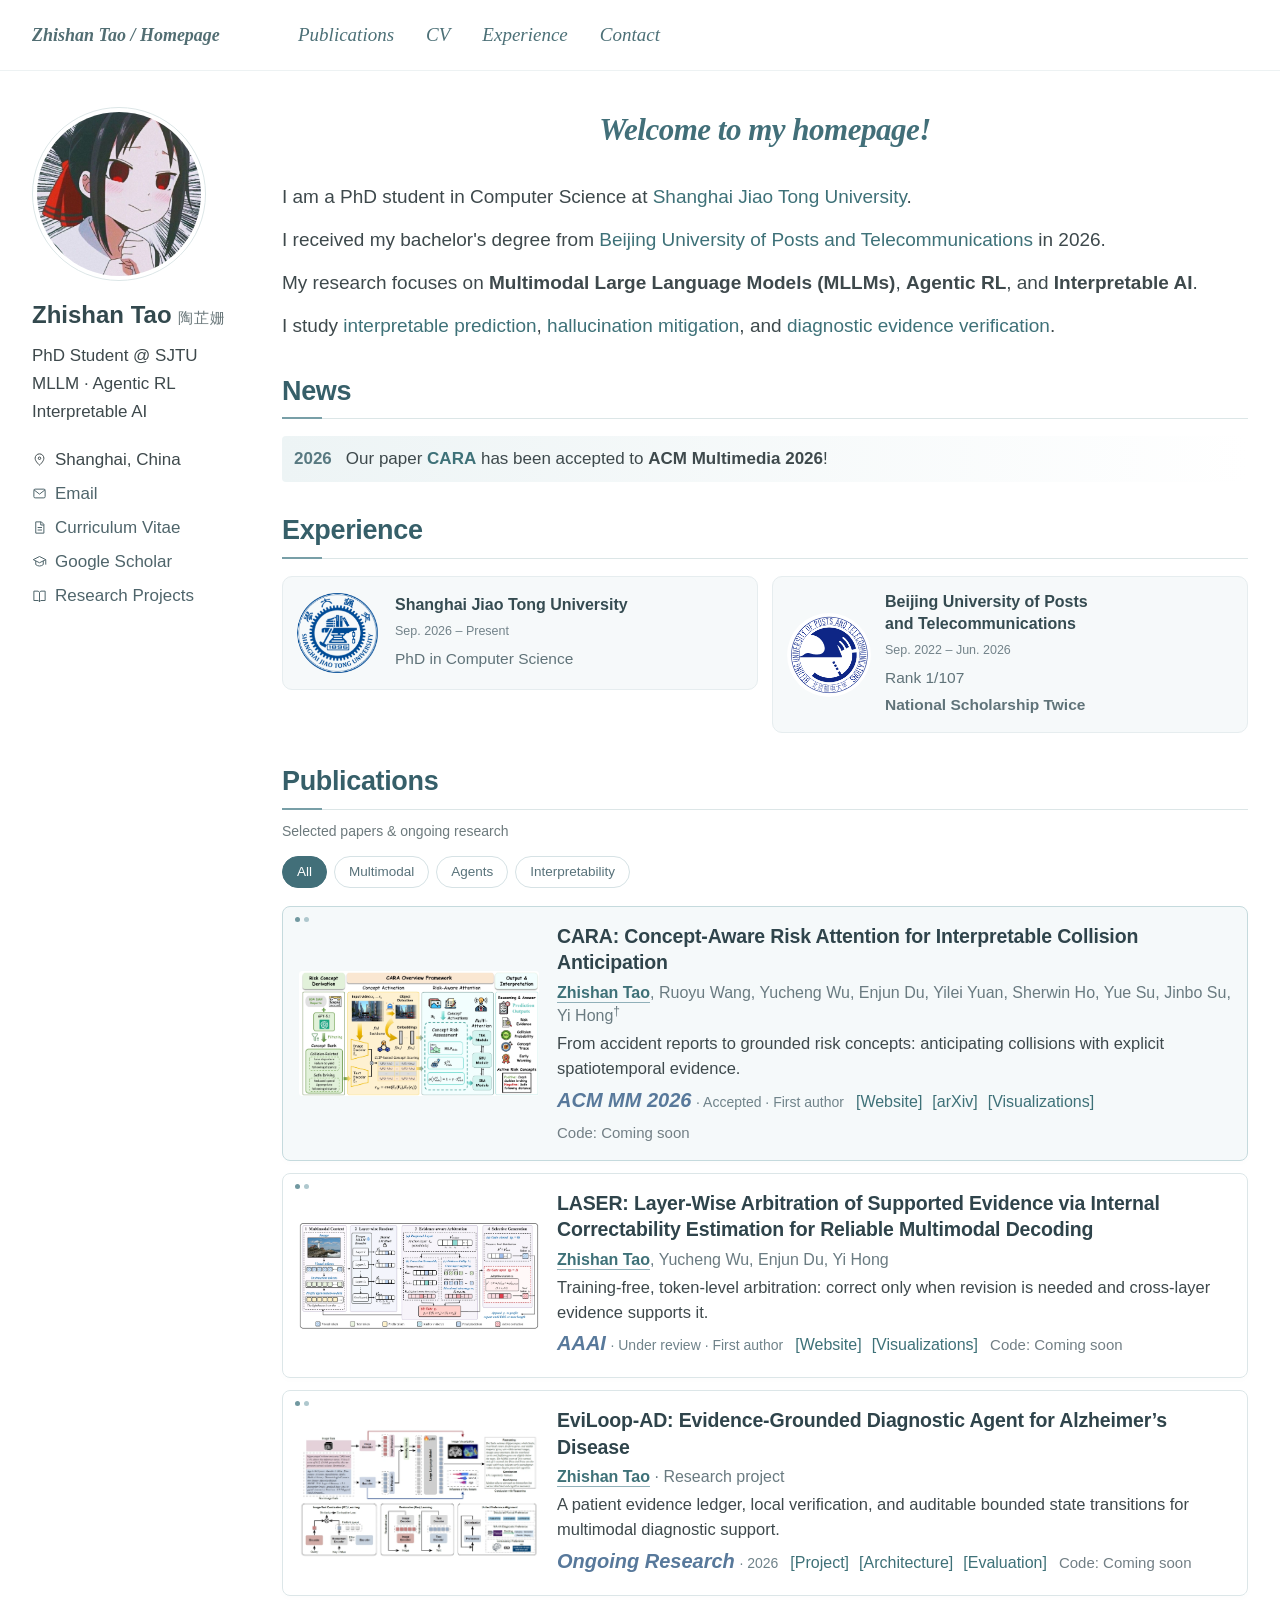
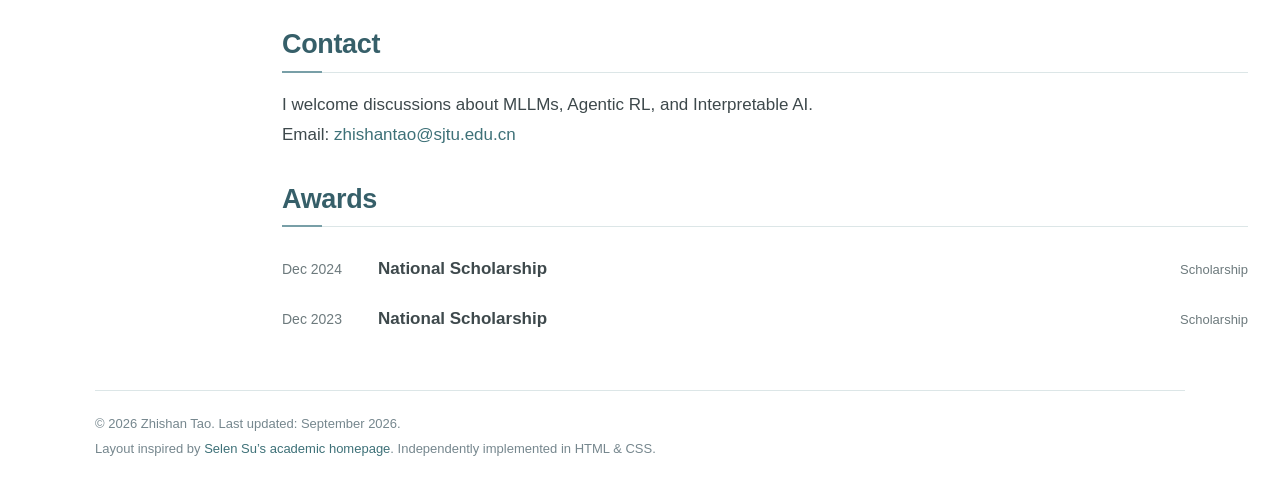
==== index.html @ 3ffda9f7 "Link CARA paper to arXiv" ====
<!doctype html>
<html lang="en">
<head>
  <meta charset="utf-8"><meta name="viewport" content="width=device-width, initial-scale=1">
  <meta name="description" content="Zhishan Tao — PhD student at Shanghai Jiao Tong University. Research in multimodal large language models, agentic reinforcement learning, and interpretable AI.">
  <title>Zhishan Tao / Homepage</title>
  <link rel="icon" href="assets/favicon.svg" type="image/svg+xml"><link rel="stylesheet" href="styles.css"><script src="site.js" defer></script>
</head>
<body>
<a class="skip-link" href="#main">Skip to content</a>
<header class="masthead"><div class="nav-inner"><a class="brand" href="index.html">Zhishan Tao / Homepage</a><nav class="navigation" aria-label="Main navigation"><a href="#research">Publications</a><a href="cv.html">CV</a><a href="#education">Experience</a><a href="#contact">Contact</a></nav></div></header>
<div class="layout">
  <aside class="author" aria-label="About the author">
    <img class="portrait" src="assets/portrait.jpg?v=huiye" alt="Zhishan Tao's illustrated avatar" width="174" height="174">
    <h1>Zhishan Tao <span class="chinese-name" lang="zh-CN">陶芷姗</span></h1>
    <p class="bio">PhD Student @ SJTU<br>MLLM · Agentic RL<br>Interpretable AI</p>
    <ul class="author-links">
      <li class="location"><svg aria-hidden="true" viewBox="0 0 24 24"><path d="M19 10c0 5-7 11-7 11S5 15 5 10a7 7 0 1 1 14 0Z"/><circle cx="12" cy="10" r="2"/></svg>Shanghai, China</li>
      <li><a href="mailto:zhishantao@sjtu.edu.cn"><svg aria-hidden="true" viewBox="0 0 24 24"><rect x="3" y="5" width="18" height="14" rx="2"/><path d="m3 6 9 7 9-7"/></svg>Email</a></li>
      <li><a href="cv.html"><svg aria-hidden="true" viewBox="0 0 24 24"><path d="M6 3h9l4 4v14H6Z M14 3v5h5 M9 12h7 M9 16h7"/></svg>Curriculum Vitae</a></li>
      <li><a href="https://scholar.google.com/citations?hl=zh-CN&amp;user=I8HT--kAAAAJ"><svg aria-hidden="true" viewBox="0 0 24 24"><path d="m2 9 10-5 10 5-10 5Z M6 11v6c4 3 8 3 12 0v-6 M22 9v8"/></svg>Google Scholar</a></li>
      <li><a href="#research"><svg aria-hidden="true" viewBox="0 0 24 24"><path d="M3 5h7l2 2 2-2h7v15h-7l-2 2-2-2H3Z M12 7v15"/></svg>Research Projects</a></li>
    </ul>
  </aside>
  <main id="main" class="content">
    <section class="intro" aria-label="Introduction">
      <h2 class="welcome">Welcome to my homepage!</h2>
      <p>I am a PhD student in Computer Science at <a href="https://www.sjtu.edu.cn/">Shanghai Jiao Tong University</a>.</p>
      <p>I received my bachelor's degree from <a href="https://www.bupt.edu.cn/">Beijing University of Posts and Telecommunications</a> in 2026.</p>
      <p>My research focuses on <strong>Multimodal Large Language Models (MLLMs)</strong>, <strong>Agentic RL</strong>, and <strong>Interpretable AI</strong>.</p>
      <p>I study <a href="projects/cara.html">interpretable prediction</a>, <a href="projects/laser.html">hallucination mitigation</a>, and <a href="projects/eviloop-ad.html">diagnostic evidence verification</a>.</p>
    </section>
    <section class="section" aria-labelledby="news-title"><h2 id="news-title">News</h2><div class="news-item"><span class="news-date">2026</span>Our paper <a href="projects/cara.html"><strong>CARA</strong></a> has been accepted to <strong>ACM Multimedia 2026</strong>!</div></section>
    <section id="education" class="section" aria-labelledby="education-title">
      <h2 id="education-title">Experience</h2>
      <div class="education-grid">
        <article class="education-card"><img class="school-logo" src="assets/sjtu-logo.png?v=blue-round" alt="Shanghai Jiao Tong University emblem" width="58" height="58"><div><h3>Shanghai Jiao Tong University</h3><p class="date">Sep. 2026 – Present</p><p>PhD in Computer Science</p></div></article>
        <article class="education-card"><img class="school-logo" src="assets/bupt-logo.png" alt="Beijing University of Posts and Telecommunications emblem" width="58" height="58"><div><h3>Beijing University of Posts<br>and Telecommunications</h3><p class="date">Sep. 2022 – Jun. 2026</p><p>Rank 1/107</p><p><strong>National Scholarship Twice</strong></p></div></article>
      </div>
    </section>
    <section id="research" class="section" aria-labelledby="research-title">
      <h2 id="research-title">Publications</h2>
      <p class="section-note">Selected papers &amp; ongoing research</p>
      <div class="filters" role="group" aria-label="Filter research projects"><button type="button" class="filter" data-filter="all" aria-pressed="true">All</button><button type="button" class="filter" data-filter="multimodal" aria-pressed="false">Multimodal</button><button type="button" class="filter" data-filter="agents" aria-pressed="false">Agents</button><button type="button" class="filter" data-filter="interpretability" aria-pressed="false">Interpretability</button></div>
      <span id="filter-status" role="status" style="position:absolute;width:1px;height:1px;overflow:hidden;clip-path:inset(50%)">3 projects shown</span>
      <div class="research-list">
        <article class="paper-card featured" data-topics="multimodal interpretability">
          <a class="paper-image" href="projects/cara.html" tabindex="-1" aria-hidden="true"><img src="assets/cara-framework.webp" alt="" width="200" height="110" loading="lazy"></a>
          <div class="paper-content"><h3><a href="projects/cara.html">CARA: Concept-Aware Risk Attention for Interpretable Collision Anticipation</a></h3><p class="authors"><strong><a href="https://openreview.net/profile?id=~Zhishan_Tao1">Zhishan Tao</a></strong>, Ruoyu Wang, Yucheng Wu, Enjun Du, Yilei Yuan, Sherwin Ho, Yue Su, Jinbo Su, Yi Hong<sup title="Corresponding author">†</sup></p><p class="paper-summary">From accident reports to grounded risk concepts: anticipating collisions with explicit spatiotemporal evidence.</p><div class="paper-meta"><p class="venue venue-acm"><strong class="venue-name">ACM MM 2026</strong> <span class="venue-detail">· Accepted · First author</span></p><div class="paper-resource-row"><div class="paper-links"><a href="projects/cara.html">[Website]</a><a href="https://arxiv.org/abs/2607.22494">[arXiv]</a><a href="projects/cara.html#visualizations">[Visualizations]</a></div><p class="code-status" lang="en">Code: Coming soon</p></div></div></div>
        </article>
        <article class="paper-card" data-topics="multimodal interpretability">
          <a class="paper-image" href="projects/laser.html" tabindex="-1" aria-hidden="true"><img src="assets/laser-framework.webp" alt="" width="200" height="90" loading="lazy"></a>
          <div class="paper-content"><h3><a href="projects/laser.html">LASER: Layer-Wise Arbitration of Supported Evidence via Internal Correctability Estimation for Reliable Multimodal Decoding</a></h3><p class="authors"><strong><a href="https://openreview.net/profile?id=~Zhishan_Tao1">Zhishan Tao</a></strong>, Yucheng Wu, Enjun Du, Yi Hong</p><p class="paper-summary">Training-free, token-level arbitration: correct only when revision is needed and cross-layer evidence supports it.</p><div class="paper-meta"><p class="venue venue-aaai"><strong class="venue-name">AAAI</strong> <span class="venue-detail">· Under review · First author</span></p><div class="paper-resource-row"><div class="paper-links"><a href="projects/laser.html">[Website]</a><a href="projects/laser.html#visualizations">[Visualizations]</a></div><p class="code-status" lang="en">Code: Coming soon</p></div></div></div>
        </article>
        <article class="paper-card" data-topics="multimodal agents">
          <a class="paper-image" href="projects/eviloop-ad.html" tabindex="-1" aria-hidden="true"><img src="assets/ad-backbone.webp" alt="" width="200" height="125" loading="lazy"></a>
          <div class="paper-content"><h3><a href="projects/eviloop-ad.html">EviLoop-AD: Evidence-Grounded Diagnostic Agent for Alzheimer’s Disease</a></h3><p class="authors"><strong><a href="https://openreview.net/profile?id=~Zhishan_Tao1">Zhishan Tao</a></strong> · Research project</p><p class="paper-summary">A patient evidence ledger, local verification, and auditable bounded state transitions for multimodal diagnostic support.</p><div class="paper-meta"><p class="venue venue-project"><strong class="venue-name">Ongoing Research</strong> <span class="venue-detail">· 2026</span></p><div class="paper-resource-row"><div class="paper-links"><a href="projects/eviloop-ad.html">[Project]</a><a href="projects/eviloop-ad.html#architecture">[Architecture]</a><a href="projects/eviloop-ad.html#evaluation">[Evaluation]</a></div><p class="code-status" lang="en">Code: Coming soon</p></div></div></div>
        </article>
      </div>
    </section>
    <section id="contact" class="section" aria-labelledby="contact-title"><h2 id="contact-title">Contact</h2><p class="contact-note">I welcome discussions about MLLMs, Agentic RL, and Interpretable AI.<br>Email: <a href="mailto:zhishantao@sjtu.edu.cn">zhishantao@sjtu.edu.cn</a></p></section>
    <section id="awards" class="section" aria-labelledby="awards-title">
      <h2 id="awards-title">Awards</h2>
      <ul class="awards-list">
        <li><time datetime="2024-12">Dec 2024</time><strong>National Scholarship</strong><span class="award-category">Scholarship</span></li>
        <li><time datetime="2023-12">Dec 2023</time><strong>National Scholarship</strong><span class="award-category">Scholarship</span></li>
      </ul>
    </section>
  </main>
</div>
<footer class="footer"><p>© 2026 Zhishan Tao. Last updated: September 2026.</p><p>Layout inspired by <a href="https://selen-suyue.github.io/">Selen Su’s academic homepage</a>. Independently implemented in HTML &amp; CSS.</p></footer>
</body></html>
---- styles.css ----
:root {
  color-scheme: light;
  --ink: #3e494c; --muted: #6d7a7d;
  --accent: #3e7178; --accent-hover: #28565e;
  --accent-soft: #f1f6f6; --line: #dce6e7;
  --hand: "Segoe Print", "Bradley Hand", "Comic Sans MS", cursive;
  --sans: -apple-system, BlinkMacSystemFont, "Segoe UI", "Microsoft YaHei", Arial, sans-serif;
  --serif: Georgia, "Times New Roman", "Noto Serif CJK SC", "SimSun", serif;
}
* { box-sizing: border-box; }
html { scroll-behavior: smooth; scroll-padding-top: 90px; }
body { margin: 0; background: #fff; color: var(--ink); font: 19px/1.75 var(--sans); -webkit-font-smoothing: antialiased; }
a { color: var(--accent); text-decoration: none; text-underline-offset: 3px; }
a:hover { text-decoration: underline; color: var(--accent-hover); }
a:focus-visible, button:focus-visible { outline: 2px solid var(--accent); outline-offset: 4px; }
button { font: inherit; }
img { display: block; max-width: 100%; height: auto; }
sup { font-size: .75em; line-height: 0; }
.skip-link { position: fixed; top: -70px; left: 20px; z-index: 10; padding: 8px 15px; background: #fff; }
.skip-link:focus { top: 8px; }
.masthead { position: sticky; top: 0; background: #fff; z-index: 5; border-bottom: 1px solid #edf2f3; }
.nav-inner { max-width: min(1280px, calc(100% - 64px)); margin: auto; min-height: 70px; display: flex; align-items: center; gap: 30px; }
.brand { width: 236px; flex-shrink: 0; font: italic 700 18px/1.5 var(--hand); color: #526e73; white-space: nowrap; }
.navigation { display: flex; gap: 32px; align-items: center; flex-wrap: wrap; }
.navigation a { font: italic 19px/1.5 var(--hand); color: #4c7077; }
.layout { max-width: min(1280px, calc(100% - 64px)); margin: 36px auto 0; display: grid; grid-template-columns: 210px minmax(0, 1fr); gap: 40px; }
.content { min-width: 0; }
.author { position: sticky; top: 104px; align-self: start; }
.portrait { width: 174px; height: 174px; object-fit: cover; object-position: center 28%; border-radius: 50%; padding: 4px; border: 1px solid var(--line); }
.author h1 { font-size: 24px; line-height: 1.4; margin: 17px 0 2px; color: #33494e; }
.chinese-name { font-size: 15px; font-weight: 400; letter-spacing: 1px; color: var(--muted); white-space: nowrap; }
.author .bio { font-size: 17px; line-height: 1.65; margin: 10px 0 17px; }
.author-links { list-style: none; margin: 0; padding: 0; font-size: 17px; line-height: 2; }
.author-links a { color: #4f656b; }
.author-links svg { width: 15px; height: 15px; display: inline-block; margin-right: 8px; vertical-align: -2px; fill: none; stroke: currentColor; stroke-width: 1.6; }
.welcome { font: italic 700 31px/1.5 var(--hand); text-align: center; color: #426f79; margin: 0 0 26px; letter-spacing: -.5px; }
.intro p { margin: 0 0 10px; font-size: 19px; line-height: 1.75; }
.intro strong { font-weight: 650; }
.section { margin-top: 30px; }
.section h2 { position: relative; font-size: 27px; font-weight: 750; line-height: 1.4; letter-spacing: -.35px; margin: 0 0 17px; padding-bottom: 8px; border-bottom: 1px solid var(--line); color: #365f69; }
.section h2::after { content: ""; position: absolute; bottom: -1px; left: 0; width: 40px; height: 2px; background: #789fa7; }
.news-item { padding: 8px 12px; background: linear-gradient(90deg, #edf4f5, #fff); border-radius: 4px; font-size: 17px; }
.news-date { font-weight: 650; margin-right: 14px; color: #587981; }
.education-grid { display: grid; grid-template-columns: 1fr 1fr; gap: 14px; align-items: start; }
.education-card { background: #f6f9fa; border: 1px solid #e6edef; border-radius: 10px; padding: 14px; display: flex; gap: 14px; align-items: center; }
.school-logo { width: 84px; height: 84px; object-fit: contain; flex: 0 0 84px; border-radius: 50%; }
.education-card h3 { font-size: 16px; line-height: 1.4; font-weight: 700; color: #354b51; margin: 0 0 4px; }
.education-card p { font-size: 15.5px; line-height: 1.6; margin: 3px 0 0; color: #607379; }
.education-card .date { font-size: 12.5px; color: #73838a; margin-bottom: 6px; font-variant-numeric: tabular-nums; }
.section-note { font-size: 14px; color: var(--muted); margin: -7px 0 12px; line-height: 1.7; }
.section-note span { margin: 0 5px; color: #8b9ea3; }
.filters { display: flex; gap: 7px; flex-wrap: wrap; margin: 0 0 18px; }
.filter { border: 1px solid #d6e2e5; background: #fff; color: #58727a; border-radius: 20px; padding: 4px 14px; font-size: 13.5px; line-height: 1.65; cursor: pointer; }
.filter:hover { background: #edf4f5; }
.filter[aria-pressed="true"] { background: #426f79; color: #fff; border-color: #426f79; }
.research-list { display: grid; gap: 12px; }
.paper-card { position: relative; display: grid; grid-template-columns: 240px minmax(0, 1fr); gap: 18px; padding: 16px; border: 1px solid #dce6e8; border-radius: 8px; box-shadow: 0 2px 7px #17313b04; align-items: center; }
.paper-content { min-width: 0; }
.paper-meta, .paper-resource-row { display: flex; align-items: baseline; flex-wrap: wrap; gap: 4px 12px; }
.paper-resource-row { display: contents; }
.paper-card.featured { background: #f5f9fa; border-color: #c5dadd; }
.paper-card::before { content: ""; position: absolute; left: 12px; top: 10px; width: 5px; height: 5px; border-radius: 50%; background: #7198a0; box-shadow: 9px 0 #afc8ce; }
.paper-card[hidden] { display: none; }
.paper-image { border-radius: 4px; background: #fff; overflow: hidden; display: flex; align-items: center; min-height: 95px; }
.paper-image img { width: 100%; object-fit: contain; }
.paper-content h3 { font-size: 19.5px; line-height: 1.35; color: #2f444b; margin: 0 0 5px; font-weight: 700; letter-spacing: -.15px; }
.paper-content h3 a { color: inherit; }
.authors { font-size: 14px; font-style: normal; line-height: 1.75; color: #6a7b81; margin: 0 0 8px; }
.authors strong { font-weight: 700; color: var(--accent); border-bottom: 1px solid #90b0b9; padding-bottom: 1px; }
.author-status { color: #73848b; font-size: 13px; }
.paper-summary { font-size: 14.5px; line-height: 1.7; margin: 0 0 8px; }
.venue { font-size: 14.5px; font-style: italic; font-weight: 650; color: #3e6975; margin: 0 0 8px; }
.venue-detail { font-size: 13.5px; font-weight: 400; color: #70838a; font-style: normal; }
.paper-links { display: flex; flex-wrap: wrap; gap: 13px; font-size: 14px; line-height: 1.75; }
.code-status { color: #727f85; font-size: 13px; margin: 6px 0 0; }
.paper-content .authors { font-size: 16px; line-height: 1.45; margin-bottom: 4px; }
.paper-content .paper-summary { font-size: 16.5px; line-height: 1.5; margin-bottom: 4px; }
.paper-content .venue { font-size: 16.5px; line-height: 1.5; margin-bottom: 3px; }
.paper-content .venue-name { color: #58799b; font-size: 20px; font-weight: 800; font-style: italic; }
.paper-content .venue-detail { font-size: 14px; }
.paper-content .paper-links { display: inline-flex; gap: 10px; font-size: 16px; line-height: 1.5; }
.paper-content .code-status { margin: 0; font-size: 15px; line-height: 1.5; }
.contact-note { font-size: 17px; line-height: 1.8; }
.awards-list { list-style: none; margin: 0; padding: 0; }
.awards-list li { display: flex; align-items: baseline; flex-wrap: wrap; gap: 6px 18px; padding: 10px 0; font-size: 17px; }
.awards-list time { min-width: 78px; color: var(--muted); font-size: 14px; font-variant-numeric: tabular-nums; }
.awards-list strong { color: var(--ink); font-weight: 650; }
.award-category { margin-left: auto; color: var(--muted); font-size: 13px; }
.footer { max-width: 1090px; margin: 46px auto 0; border-top: 1px solid var(--line); padding: 20px 0 28px; font-size: 13px; color: #76878e; }
.footer p { margin: 2px 0; }

/* Research pages: preserve figure viewing and audit details. */
.project-page { max-width: 960px; margin: 35px auto 70px; }
.back-link { font-size: 15px; }
.project-header { text-align: center; margin: 27px 0 30px; }
.project-kicker { font-size: 14px; letter-spacing: 2px; color: var(--accent); text-transform: uppercase; }
.project-header h1 { font-size: 34px; line-height: 1.35; color: #334d56; margin: 10px auto 15px; max-width: 850px; }
.project-header .subtitle { font-size: 17px; color: var(--muted); margin: 8px 0; }
.project-actions { display: flex; justify-content: center; gap: 15px; margin-top: 14px; font-size: 16px; }
.project-page h2 { font-size: 26px; color: #365f69; margin: 32px 0 13px; border-bottom: 1px solid var(--line); padding-bottom: 7px; }
.project-page h3 { font-size: 19px; margin-bottom: 7px; }
.project-page p, .project-page li { font-size: 17px; }
.project-page li { margin-bottom: 12px; }
.project-page ul { padding-left: 23px; }
.figure { margin: 24px 0; background: #fff; padding: 15px; border: 1px solid var(--line); border-radius: 9px; }
.figure figcaption { font-size: 14px; line-height: 1.7; color: #6c7f86; text-align: center; margin: 12px 10px 0; }
.figure a { display: block; cursor: zoom-in; }
.metrics { display: grid; grid-template-columns: repeat(3, minmax(0, 1fr)); gap: 13px; margin: 22px 0; }
.metric { padding: 18px; background: var(--accent-soft); border-radius: 8px; text-align: center; }
.metric strong { font: 600 30px/1.4 Georgia, serif; color: var(--accent); display: block; }
.metric span { font-size: 14px; color: var(--muted); }
.note { padding: 13px 17px; background: #f3f7f8; border-left: 3px solid #9bb6bf; font-size: 15px !important; color: #5e7780; }
.flow { display: grid; grid-template-columns: repeat(4, 1fr); gap: 16px; margin: 25px 0 12px; }
.flow-step { position: relative; background: #f2f7f8; border: 1px solid #d6e4e8; border-radius: 8px; padding: 18px 13px; text-align: center; font-size: 14px; }
.flow-step:not(:last-child)::after { content: "→"; position: absolute; right: -15px; top: 40%; color: #85a0a8; }
.flow-step small { display: block; font-size: 12px; letter-spacing: 1px; color: #728b95; }
.flow-step strong { display: block; font-size: 16px; margin: 5px 0; }
.feedback { border: 1px dashed #a4bec6; background: #f8fbfc; padding: 12px; text-align: center; border-radius: 7px; font-size: 15px; color: #5b7c88; }
.table-wrap { overflow-x: auto; }
table { border-collapse: collapse; width: 100%; font-size: 16px; }
th, td { padding: 10px 14px; text-align: left; border-bottom: 1px solid var(--line); }
th { background: #f4f8f9; font-weight: 600; }
.image-dialog { border: 0; padding: 45px 15px 15px; width: min(96vw, 1600px); max-height: 94vh; border-radius: 9px; background: #fff; }
.image-dialog::backdrop { background: #1e2c3599; }
.image-dialog img { max-height: 80vh; margin: auto; object-fit: contain; }
.close-dialog { position: absolute; right: 12px; top: 6px; border: 0; background: transparent; font-size: 29px; cursor: pointer; color: var(--accent); }
.dialog-caption { text-align: center; font-size: 14px; margin: 8px 0 0; }

/* CV: standalone paper view without a print control. */
.resume-view { --accent: #2e68a1; --accent-hover: #174a7d; --muted: #687b8e; background: #eef1f5; color: #303844; font: 15px/1.6 var(--serif); }
.resume-back { display: block; width: min(210mm, calc(100% - 40px)); margin: 18px auto 12px; font: 14px/1.5 var(--sans); }
.resume-sheet { width: 210mm; min-height: 297mm; margin: 0 auto 35px; padding: 15mm 19mm 14mm; background: #fff; box-shadow: 0 3px 18px #183a6016; }
.resume-header { text-align: center; margin: 0 0 19px; }
.resume-header h1 { margin: 0 0 6px; font: 700 36px/1.25 var(--serif); color: #2e68a1; letter-spacing: .2px; }
.resume-header h1 span { font: 400 19px/1.3 var(--sans); margin-left: 8px; color: #50769a; }
.resume-contact { display: flex; justify-content: center; flex-wrap: wrap; gap: 5px 12px; margin: 3px 0; font: 13px/1.6 var(--sans); color: #687b8e; }
.resume-contact a { color: #426c96; }
.resume-focus { font-size: 14px; color: #687b8e; margin: 7px 0 0; }
.resume-section { margin: 17px 0 0; }
.resume-section h2 { margin: 0 0 9px; border-bottom: 1px solid #7fa5cc; padding: 0 0 3px; font: 700 23px/1.25 var(--serif); color: #2e68a1; }
.resume-section h2 span { margin-left: 6px; color: #6282a3; font: 400 12px/1.3 var(--sans); }
.resume-education { display: grid; grid-template-columns: 38px minmax(0, 1fr) auto; column-gap: 10px; margin: 10px 0; align-items: center; }
.resume-education img { width: 36px; height: 36px; object-fit: contain; }
.resume-education h3 { margin: 0; font: 700 14px/1.5 var(--sans); }
.resume-education p { margin: 1px 0 0; font-size: 14px; }
.resume-place { text-align: right; font-size: 13px; }
.resume-place time { display: block; font-style: italic; white-space: nowrap; }
.resume-publication { margin: 10px 0 0; padding-left: 14px; position: relative; }
.resume-publication::before { content: "○"; position: absolute; left: 0; top: 0; color: #6289b0; font-size: 14px; }
.resume-publication h3 { font: 700 14px/1.45 var(--sans); margin: 0 0 3px; }
.resume-publication h3 a { color: #334b63; }
.resume-publication p { margin: 2px 0; font-size: 14px; }
.resume-publication .authors { font-size: 13.5px; line-height: 1.5; }
.resume-publication .venue { font-size: 14px; }
.resume-publication .venue a { margin-left: 5px; font-style: normal; font-weight: 400; }
.resume-project { margin: 13px 0; }
.resume-project-title { display: flex; align-items: baseline; justify-content: space-between; gap: 12px; }
.resume-project-title h3 { min-width: 0; }
.resume-project-status { flex-shrink: 0; text-align: right; color: var(--accent); font: 600 12px/1.5 var(--sans); }
.resume-project .authors { font-size: 13.5px; line-height: 1.6; }
.resume-project h3 { margin: 0; font: 700 14px/1.5 var(--sans); }
.resume-project time { font-size: 13px; white-space: nowrap; font-style: italic; color: #617991; }
.resume-project p { margin: 4px 0; font-size: 14px; }
.resume-project ul { margin: 5px 0 0; padding-left: 16px; font-size: 14px; }
.resume-project li { margin: 3px 0; }
.resume-project li::marker { color: #6289b0; }
.resume-skills p { margin: 5px 0; font-size: 14px; }
.resume-footer { text-align: right; margin-top: 20px; font-size: 12px; color: #738295; }

.resume-view .authors strong { border-bottom-color: #8eafd0; }
.resume-view .venue { color: var(--accent); }
.resume-view .author-status { color: #687b8e; }

@media (min-width: 1400px) {
  .nav-inner, .layout, .footer { max-width: 1280px; }
  .layout { gap: 40px; grid-template-columns: 220px minmax(0, 1fr); }
  .brand { width: 256px; }
}
@media (max-width: 1150px) {
  .nav-inner, .layout, .footer { margin-left: 32px; margin-right: 32px; }
  .layout { gap: 36px; grid-template-columns: 190px minmax(0, 1fr); }
  .brand { width: 196px; }
  .navigation { gap: 25px; }
  .paper-card { grid-template-columns: 220px minmax(0, 1fr); column-gap: 16px; }
  .project-page { margin-left: 32px; margin-right: 32px; }
  .school-logo { width: 72px; height: 72px; flex-basis: 72px; }
}
@media (max-width: 800px) {
  .nav-inner { gap: 20px; min-height: 65px; }
  .brand { width: auto; flex: 1; font-size: 17px; }
  .navigation { gap: 19px; }
  .navigation a { font-size: 17px; }
  .layout { grid-template-columns: 160px minmax(0, 1fr); gap: 28px; }
  .portrait { width: 145px; height: 145px; }
  .author h1 { font-size: 20px; }
  .author-links { font-size: 16px; }
  .paper-card { grid-template-columns: 1fr; }
  .paper-image { height: auto; max-width: 100%; width: 100%; margin: 4px auto; }
  .paper-image img { max-height: 240px; }
  .education-grid { grid-template-columns: 1fr; }
  .welcome { font-size: 27px; }
  .flow { grid-template-columns: 1fr 1fr; }
  .flow-step:nth-child(2)::after { display: none; }
  .resume-sheet { width: calc(100% - 36px); padding: 35px 32px; min-height: 0; }
}
@media (max-width: 600px) {
  .nav-inner { margin: 0 20px; display: block; padding: 12px 0; }
  .brand { display: block; margin-bottom: 7px; font-size: 18px; }
  .navigation { gap: 22px; }
  .navigation a { font-size: 16px; }
  .layout { display: block; margin: 24px 22px 0; }
  .author { position: static; display: grid; grid-template-columns: 94px 1fr; column-gap: 18px; padding-bottom: 23px; border-bottom: 1px solid var(--line); margin-bottom: 25px; }
  .portrait { width: 94px; height: 94px; grid-row: 1/4; }
  .author h1 { margin: 1px 0; font-size: 24px; }
  .author .bio { font-size: 16px; line-height: 1.5; margin: 5px 0; }
  .author-links { grid-column: 2; font-size: 16px; line-height: 1.9; }
  .author-links li.location { display: none; }
  .welcome { text-align: left; font-size: 26px; margin-bottom: 20px; }
  .intro p { font-size: 18px; margin-bottom: 12px; }
  .section { margin-top: 26px; }
  .section h2 { font-size: 26px; }
  .school-logo { width: 64px; height: 64px; flex-basis: 64px; }
  .paper-card { padding: 14px 13px; gap: 10px; }
  .paper-image { height: auto; max-width: 100%; width: 100%; }
  .paper-image img { max-height: 240px; }
  .paper-content h3 { font-size: 19px; }
  .footer { margin: 36px 22px 0; }
  .project-page { margin: 25px 20px 40px; }
  .project-header h1 { font-size: 28px; }
  .project-header .subtitle { font-size: 15px; }
  .metrics { gap: 7px; }
  .metric { padding: 15px 6px; }
  .metric strong { font-size: 26px; }
  .metric span { font-size: 12px; }
  .project-page p, .project-page li { font-size: 16px; }
  .figure { padding: 7px; }
  .flow { gap: 13px; }
  .flow-step { padding: 14px 8px; }
  .flow-step strong { font-size: 14px; }
  .project-actions { flex-wrap: wrap; }
  .news-date { display: block; }
  .resume-sheet { width: calc(100% - 24px); padding: 28px 20px; }
  .resume-header h1 { font-size: 31px; }
  .resume-header h1 span { display: block; margin: 5px 0 0; font-size: 17px; }
  .resume-contact { font-size: 12px; gap: 4px 10px; overflow-wrap: anywhere; }
  .resume-section h2 { font-size: 23px; }
  .resume-education { grid-template-columns: 32px minmax(0, 1fr); gap: 6px 10px; }
  .resume-education img { width: 30px; height: 30px; }
  .resume-place { grid-column: 2; text-align: left; }
  .resume-place time { display: inline; margin-left: 6px; }
  .resume-project-title { flex-wrap: wrap; gap: 2px; }
  .resume-project-status { flex-basis: 100%; text-align: left; }
}
@media (prefers-reduced-motion: reduce) { html { scroll-behavior: auto; } }
@media print {
  .masthead, .author, .footer, .filters, .back-link, .project-actions, .image-dialog, .resume-back { display: none; }
  .layout { display: block; margin: 0; }
  .project-page { max-width: none; margin: 0; }
  .paper-card, .figure, .resume-project, .resume-education, .resume-publication { break-inside: avoid; box-shadow: none; }
  .welcome { display: none; }
  .section h2, .project-page h2, .resume-section h2 { break-after: avoid; }
  .resume-view { background: #fff; }
  .resume-sheet { width: auto; min-height: 0; margin: 0; padding: 0; box-shadow: none; }
  .resume-section { margin-top: 14px; }
  .resume-header { margin-bottom: 14px; }
  .resume-header h1 { font-size: 26pt; }
  .resume-project p, .resume-project ul, .resume-skills p { font-size: 10pt; }
  @page { size: A4; margin: 15mm 18mm; }
}
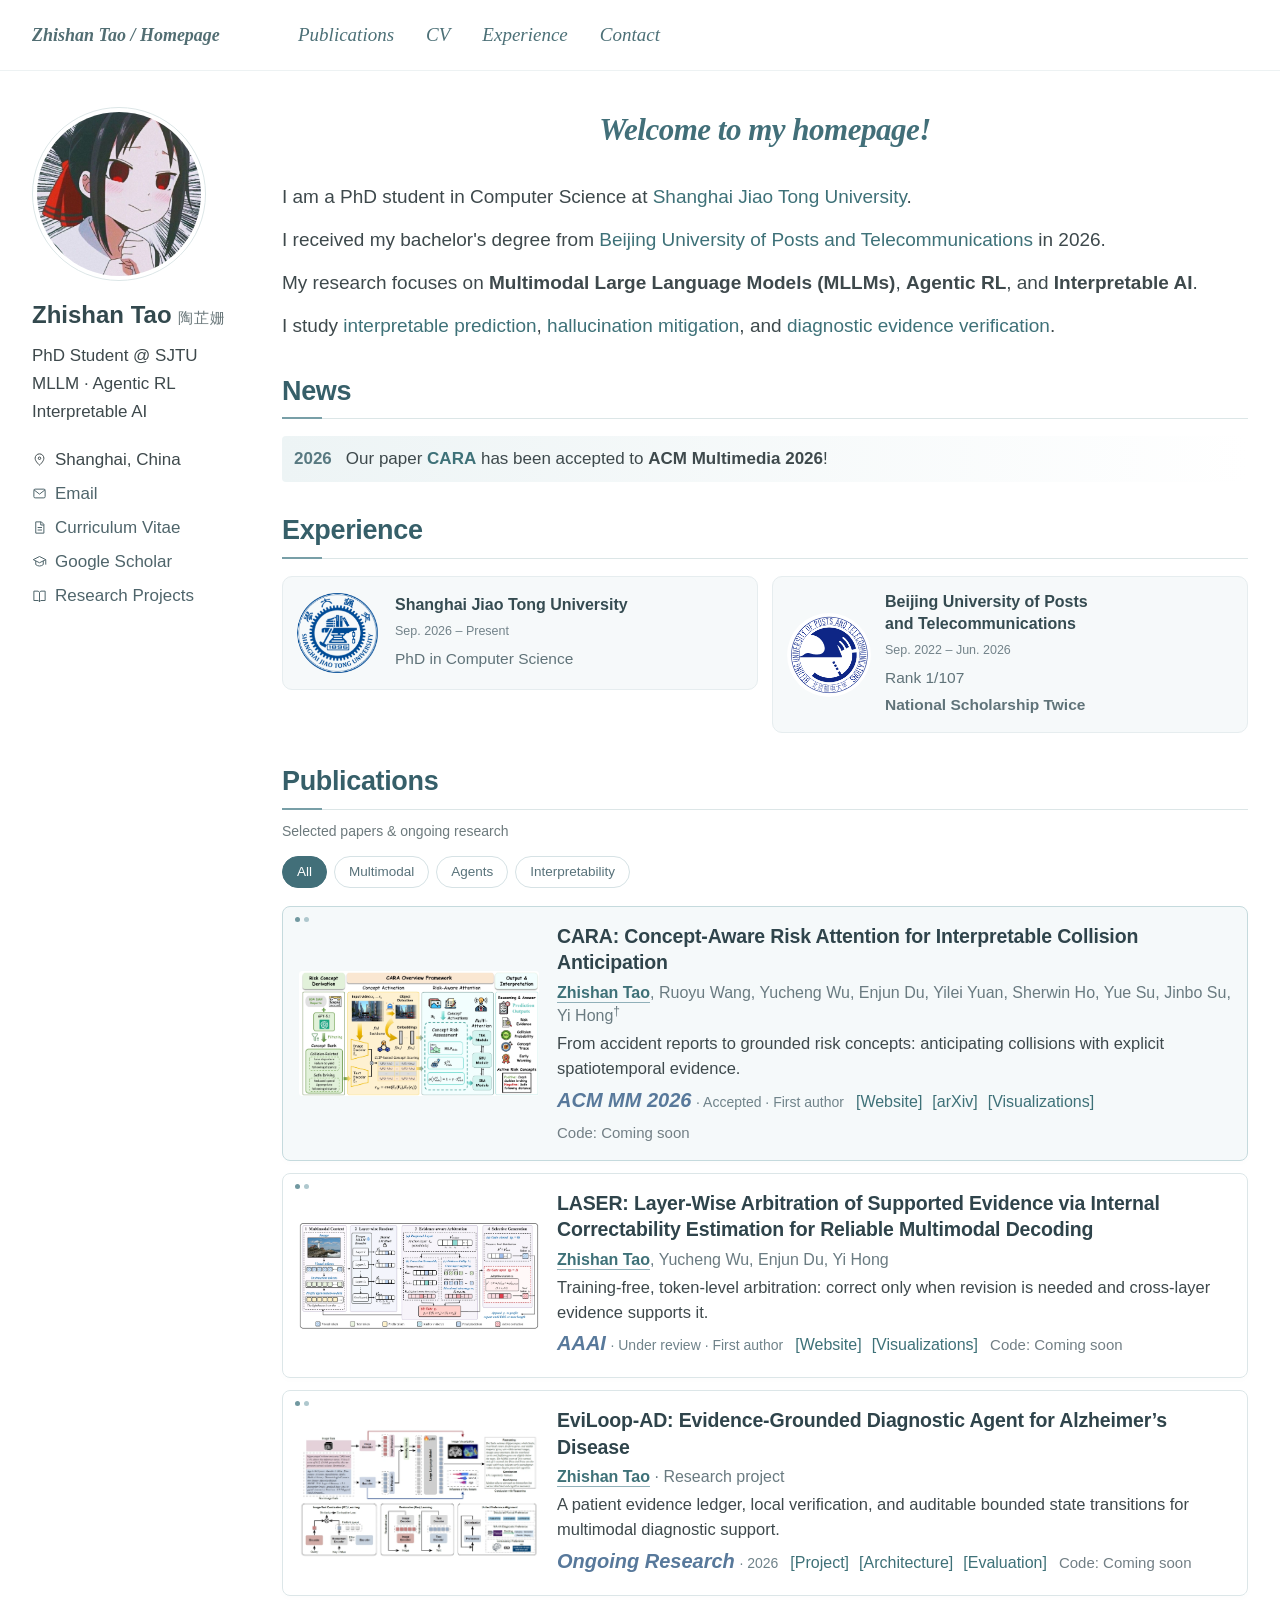
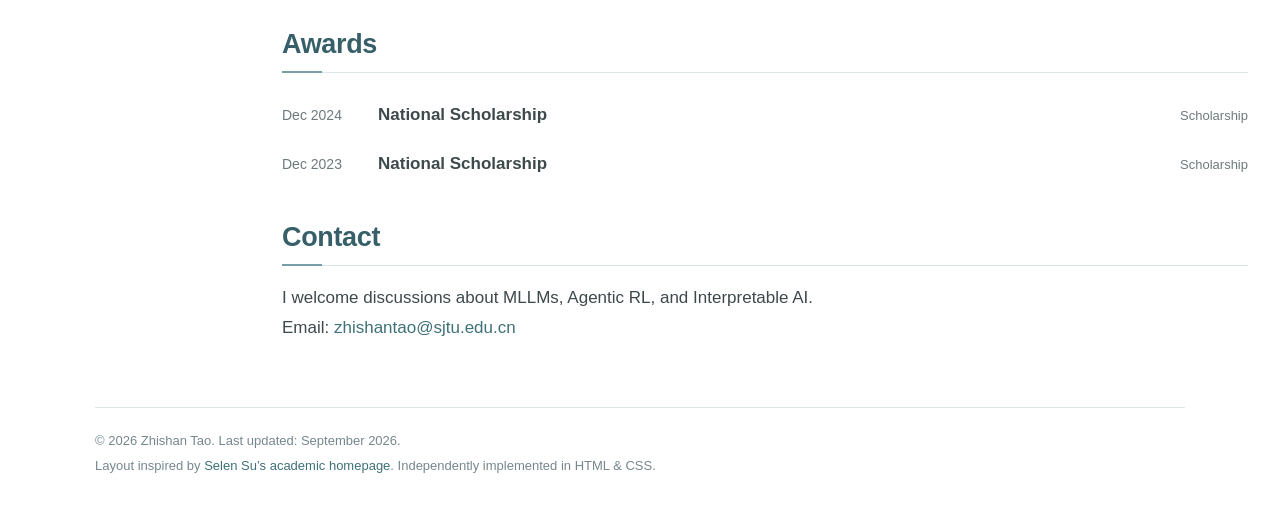
==== commit 904a7059: "Place awards before contact" ====
--- a/index.html
+++ b/index.html
@@ -58,7 +58,6 @@
         </article>
       </div>
     </section>
-    <section id="contact" class="section" aria-labelledby="contact-title"><h2 id="contact-title">Contact</h2><p class="contact-note">I welcome discussions about MLLMs, Agentic RL, and Interpretable AI.<br>Email: <a href="mailto:zhishantao@sjtu.edu.cn">zhishantao@sjtu.edu.cn</a></p></section>
     <section id="awards" class="section" aria-labelledby="awards-title">
       <h2 id="awards-title">Awards</h2>
       <ul class="awards-list">
@@ -66,6 +65,7 @@
         <li><time datetime="2023-12">Dec 2023</time><strong>National Scholarship</strong><span class="award-category">Scholarship</span></li>
       </ul>
     </section>
+    <section id="contact" class="section" aria-labelledby="contact-title"><h2 id="contact-title">Contact</h2><p class="contact-note">I welcome discussions about MLLMs, Agentic RL, and Interpretable AI.<br>Email: <a href="mailto:zhishantao@sjtu.edu.cn">zhishantao@sjtu.edu.cn</a></p></section>
   </main>
 </div>
 <footer class="footer"><p>© 2026 Zhishan Tao. Last updated: September 2026.</p><p>Layout inspired by <a href="https://selen-suyue.github.io/">Selen Su’s academic homepage</a>. Independently implemented in HTML &amp; CSS.</p></footer>
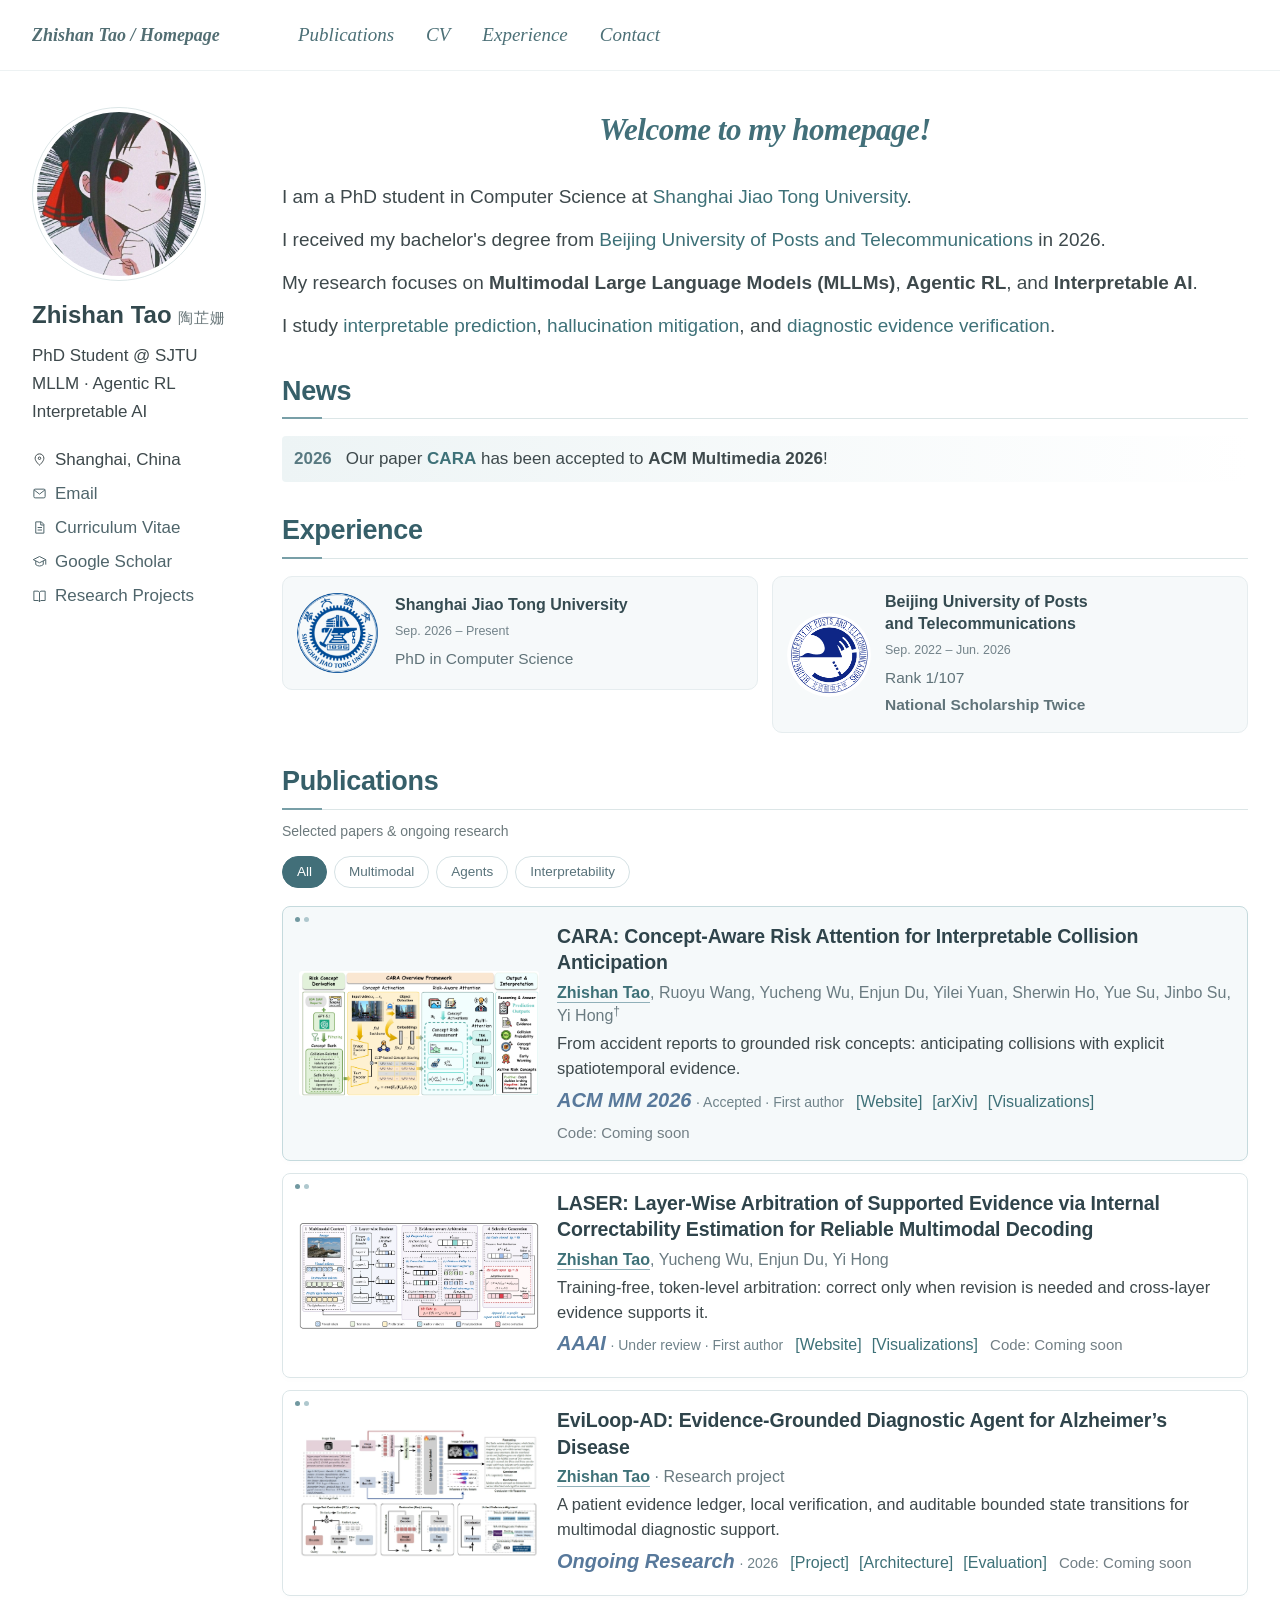
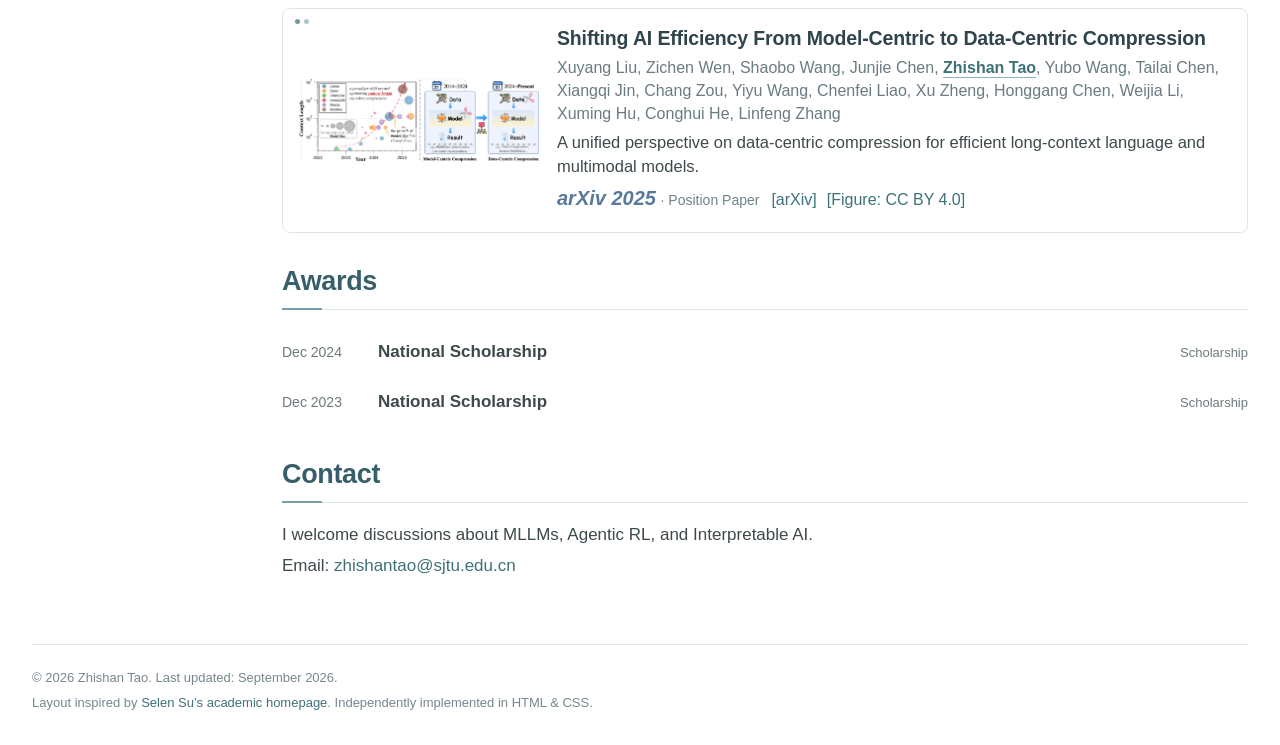
==== commit ccc3eacc: "Add data-centric compression paper and overview figure" ====
--- a/index.html
+++ b/index.html
@@ -42,7 +42,7 @@
       <h2 id="research-title">Publications</h2>
       <p class="section-note">Selected papers &amp; ongoing research</p>
       <div class="filters" role="group" aria-label="Filter research projects"><button type="button" class="filter" data-filter="all" aria-pressed="true">All</button><button type="button" class="filter" data-filter="multimodal" aria-pressed="false">Multimodal</button><button type="button" class="filter" data-filter="agents" aria-pressed="false">Agents</button><button type="button" class="filter" data-filter="interpretability" aria-pressed="false">Interpretability</button></div>
-      <span id="filter-status" role="status" style="position:absolute;width:1px;height:1px;overflow:hidden;clip-path:inset(50%)">3 projects shown</span>
+      <span id="filter-status" role="status" style="position:absolute;width:1px;height:1px;overflow:hidden;clip-path:inset(50%)">4 projects shown</span>
       <div class="research-list">
         <article class="paper-card featured" data-topics="multimodal interpretability">
           <a class="paper-image" href="projects/cara.html" tabindex="-1" aria-hidden="true"><img src="assets/cara-framework.webp" alt="" width="200" height="110" loading="lazy"></a>
@@ -55,6 +55,15 @@
         <article class="paper-card" data-topics="multimodal agents">
           <a class="paper-image" href="projects/eviloop-ad.html" tabindex="-1" aria-hidden="true"><img src="assets/ad-backbone.webp" alt="" width="200" height="125" loading="lazy"></a>
           <div class="paper-content"><h3><a href="projects/eviloop-ad.html">EviLoop-AD: Evidence-Grounded Diagnostic Agent for Alzheimer’s Disease</a></h3><p class="authors"><strong><a href="https://openreview.net/profile?id=~Zhishan_Tao1">Zhishan Tao</a></strong> · Research project</p><p class="paper-summary">A patient evidence ledger, local verification, and auditable bounded state transitions for multimodal diagnostic support.</p><div class="paper-meta"><p class="venue venue-project"><strong class="venue-name">Ongoing Research</strong> <span class="venue-detail">· 2026</span></p><div class="paper-resource-row"><div class="paper-links"><a href="projects/eviloop-ad.html">[Project]</a><a href="projects/eviloop-ad.html#architecture">[Architecture]</a><a href="projects/eviloop-ad.html#evaluation">[Evaluation]</a></div><p class="code-status" lang="en">Code: Coming soon</p></div></div></div>
+        </article>
+        <article class="paper-card" data-topics="multimodal">
+          <a class="paper-image" href="https://arxiv.org/abs/2505.19147" tabindex="-1" aria-hidden="true"><img src="assets/data-centric-compression.png" alt="Figure 1 from Liu et al. (2025): the shift from model-centric to data-centric compression." width="971" height="337" loading="lazy"></a>
+          <div class="paper-content">
+            <h3><a href="https://arxiv.org/abs/2505.19147">Shifting AI Efficiency From Model-Centric to Data-Centric Compression</a></h3>
+            <p class="authors">Xuyang Liu, Zichen Wen, Shaobo Wang, Junjie Chen, <strong><a href="https://openreview.net/profile?id=~Zhishan_Tao1">Zhishan Tao</a></strong>, Yubo Wang, Tailai Chen, Xiangqi Jin, Chang Zou, Yiyu Wang, Chenfei Liao, Xu Zheng, Honggang Chen, Weijia Li, Xuming Hu, Conghui He, Linfeng Zhang</p>
+            <p class="paper-summary">A unified perspective on data-centric compression for efficient long-context language and multimodal models.</p>
+            <div class="paper-meta"><p class="venue"><strong class="venue-name">arXiv 2025</strong> <span class="venue-detail">· Position Paper</span></p><div class="paper-links"><a href="https://arxiv.org/abs/2505.19147">[arXiv]</a><a href="https://creativecommons.org/licenses/by/4.0/" title="Figure 1 by Xuyang Liu et al., reproduced unchanged from arXiv:2505.19147v3">[Figure: CC BY 4.0]</a></div></div>
+          </div>
         </article>
       </div>
     </section>
--- a/styles.css
+++ b/styles.css
@@ -19,11 +19,11 @@
 .skip-link { position: fixed; top: -70px; left: 20px; z-index: 10; padding: 8px 15px; background: #fff; }
 .skip-link:focus { top: 8px; }
 .masthead { position: sticky; top: 0; background: #fff; z-index: 5; border-bottom: 1px solid #edf2f3; }
-.nav-inner { max-width: min(1280px, calc(100% - 64px)); margin: auto; min-height: 70px; display: flex; align-items: center; gap: 30px; }
+.nav-inner { max-width: min(1920px, calc(100% - 64px)); margin: auto; min-height: 70px; display: flex; align-items: center; gap: 30px; }
 .brand { width: 236px; flex-shrink: 0; font: italic 700 18px/1.5 var(--hand); color: #526e73; white-space: nowrap; }
 .navigation { display: flex; gap: 32px; align-items: center; flex-wrap: wrap; }
 .navigation a { font: italic 19px/1.5 var(--hand); color: #4c7077; }
-.layout { max-width: min(1280px, calc(100% - 64px)); margin: 36px auto 0; display: grid; grid-template-columns: 210px minmax(0, 1fr); gap: 40px; }
+.layout { max-width: min(1920px, calc(100% - 64px)); margin: 36px auto 0; display: grid; grid-template-columns: 210px minmax(0, 1fr); gap: 40px; }
 .content { min-width: 0; }
 .author { position: sticky; top: 104px; align-self: start; }
 .portrait { width: 174px; height: 174px; object-fit: cover; object-position: center 28%; border-radius: 50%; padding: 4px; border: 1px solid var(--line); }
@@ -86,7 +86,7 @@
 .awards-list time { min-width: 78px; color: var(--muted); font-size: 14px; font-variant-numeric: tabular-nums; }
 .awards-list strong { color: var(--ink); font-weight: 650; }
 .award-category { margin-left: auto; color: var(--muted); font-size: 13px; }
-.footer { max-width: 1090px; margin: 46px auto 0; border-top: 1px solid var(--line); padding: 20px 0 28px; font-size: 13px; color: #76878e; }
+.footer { max-width: min(1920px, calc(100% - 64px)); margin: 46px auto 0; border-top: 1px solid var(--line); padding: 20px 0 28px; font-size: 13px; color: #76878e; }
 .footer p { margin: 2px 0; }
 
 /* Research pages: preserve figure viewing and audit details. */
@@ -172,9 +172,10 @@
 .resume-view .author-status { color: #687b8e; }
 
 @media (min-width: 1400px) {
-  .nav-inner, .layout, .footer { max-width: 1280px; }
-  .layout { gap: 40px; grid-template-columns: 220px minmax(0, 1fr); }
-  .brand { width: 256px; }
+  .layout { gap: clamp(32px, 2.6vw, 50px); grid-template-columns: clamp(210px, 14vw, 270px) minmax(0, 1fr); }
+  .brand { width: clamp(236px, 16vw, 290px); }
+  .portrait { width: clamp(174px, 11.5vw, 220px); height: clamp(174px, 11.5vw, 220px); }
+  .paper-card { grid-template-columns: clamp(240px, 18vw, 340px) minmax(0, 1fr); }
 }
 @media (max-width: 1150px) {
   .nav-inner, .layout, .footer { margin-left: 32px; margin-right: 32px; }
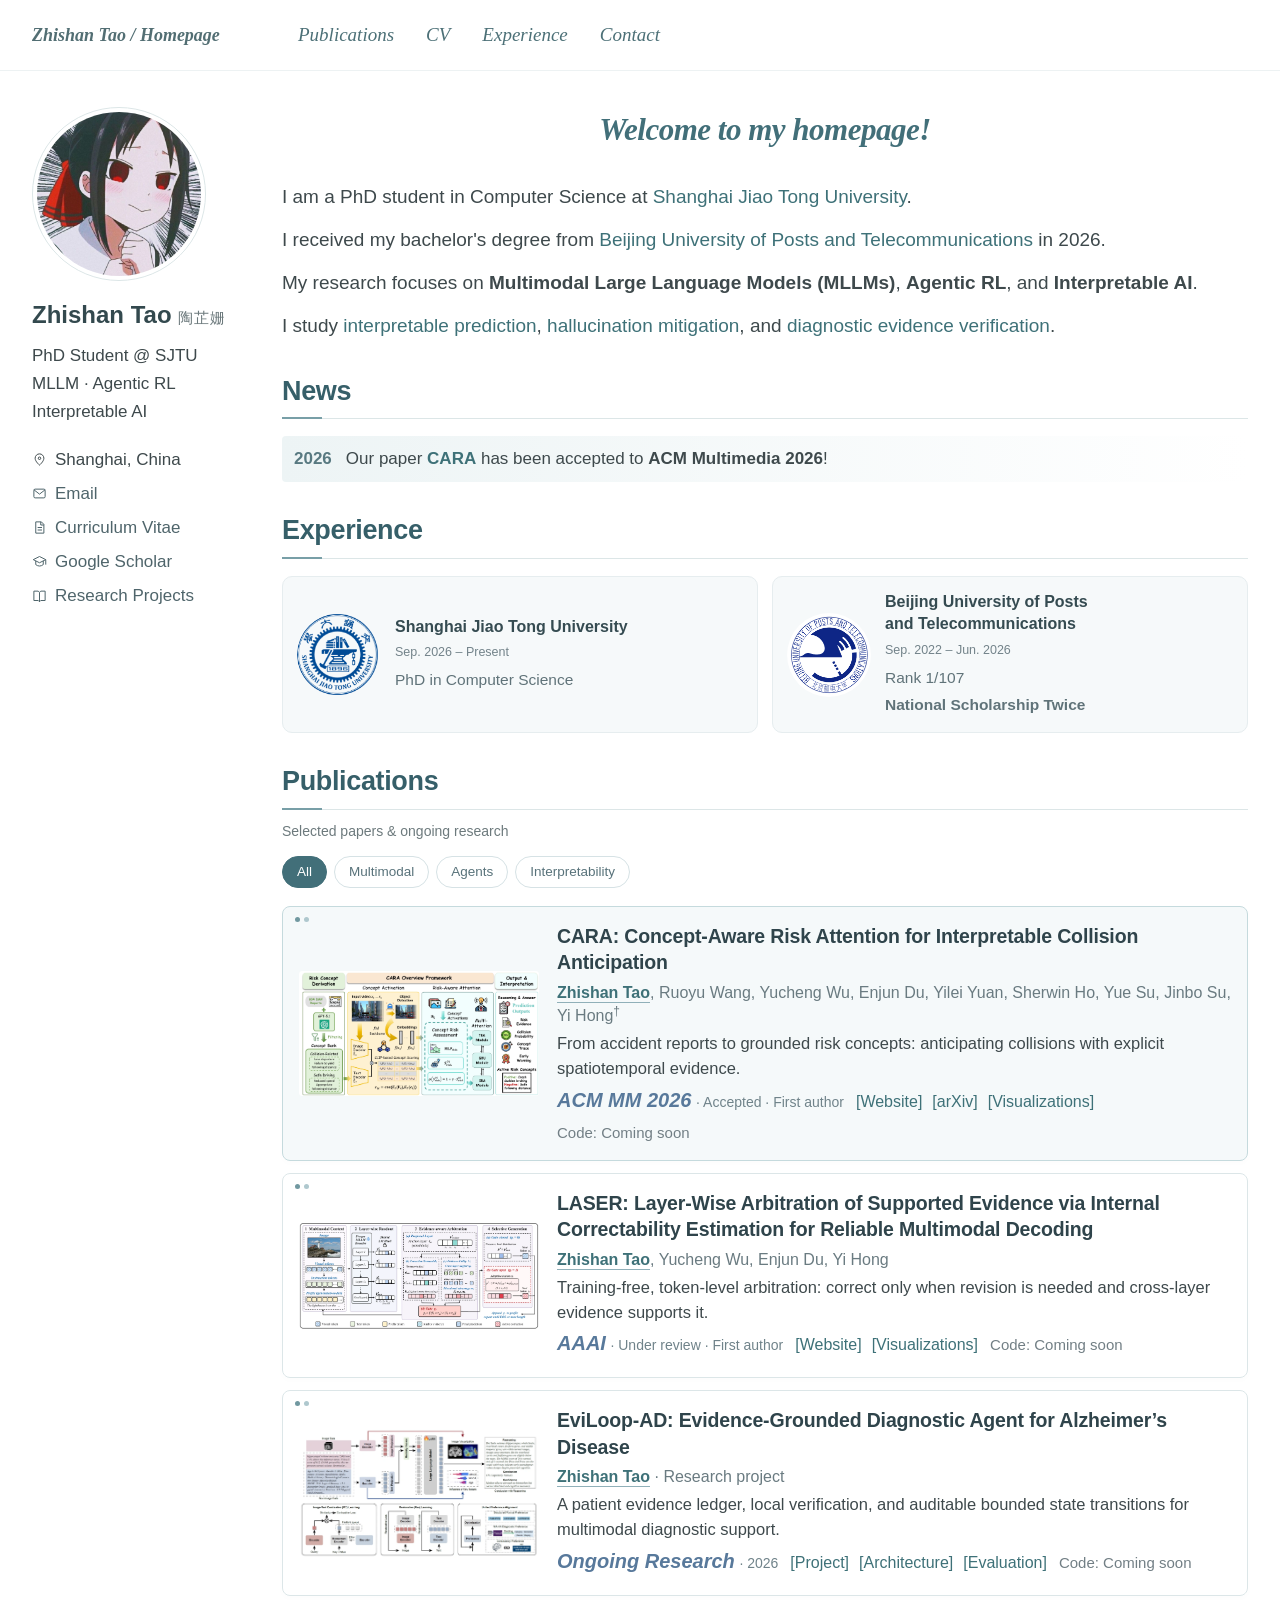
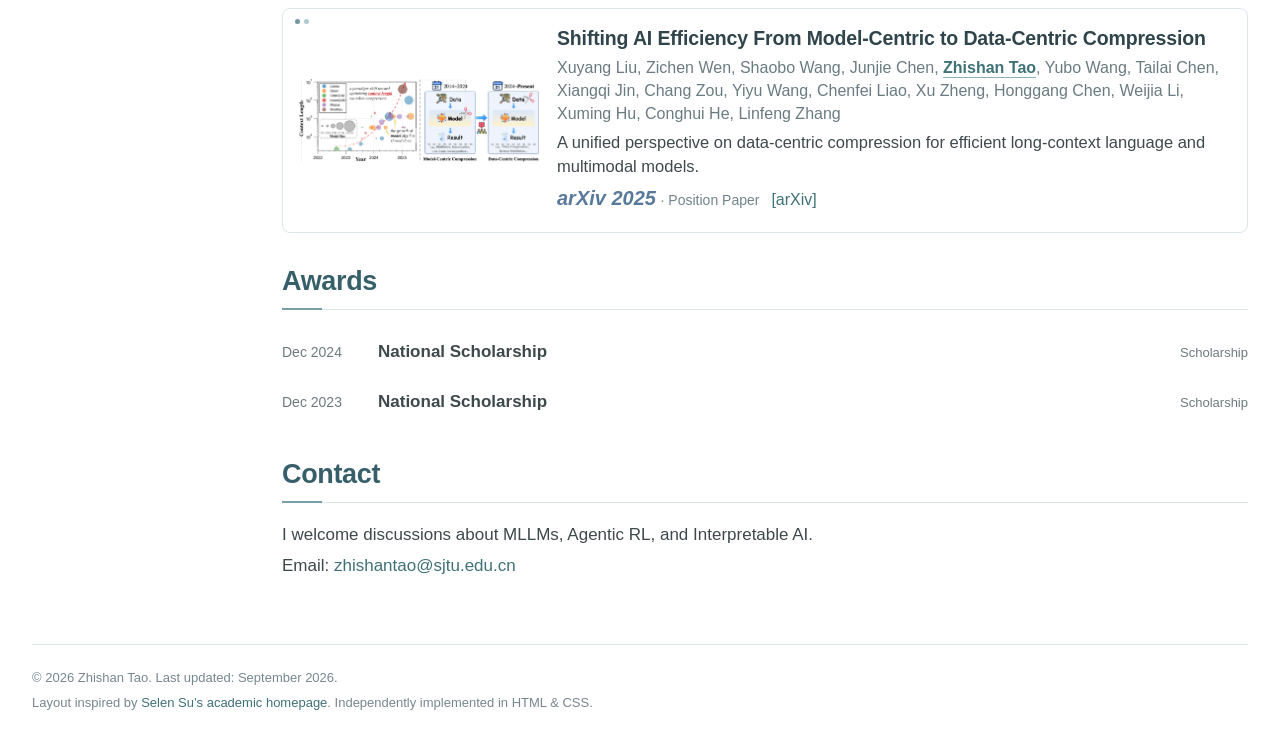
==== commit 16ea06f3: "Align education cards and simplify paper links" ====
--- a/index.html
+++ b/index.html
@@ -62,7 +62,7 @@
             <h3><a href="https://arxiv.org/abs/2505.19147">Shifting AI Efficiency From Model-Centric to Data-Centric Compression</a></h3>
             <p class="authors">Xuyang Liu, Zichen Wen, Shaobo Wang, Junjie Chen, <strong><a href="https://openreview.net/profile?id=~Zhishan_Tao1">Zhishan Tao</a></strong>, Yubo Wang, Tailai Chen, Xiangqi Jin, Chang Zou, Yiyu Wang, Chenfei Liao, Xu Zheng, Honggang Chen, Weijia Li, Xuming Hu, Conghui He, Linfeng Zhang</p>
             <p class="paper-summary">A unified perspective on data-centric compression for efficient long-context language and multimodal models.</p>
-            <div class="paper-meta"><p class="venue"><strong class="venue-name">arXiv 2025</strong> <span class="venue-detail">· Position Paper</span></p><div class="paper-links"><a href="https://arxiv.org/abs/2505.19147">[arXiv]</a><a href="https://creativecommons.org/licenses/by/4.0/" title="Figure 1 by Xuyang Liu et al., reproduced unchanged from arXiv:2505.19147v3">[Figure: CC BY 4.0]</a></div></div>
+            <div class="paper-meta"><p class="venue"><strong class="venue-name">arXiv 2025</strong> <span class="venue-detail">· Position Paper</span></p><div class="paper-links"><a href="https://arxiv.org/abs/2505.19147">[arXiv]</a></div></div>
           </div>
         </article>
       </div>
--- a/styles.css
+++ b/styles.css
@@ -41,8 +41,8 @@
 .section h2::after { content: ""; position: absolute; bottom: -1px; left: 0; width: 40px; height: 2px; background: #789fa7; }
 .news-item { padding: 8px 12px; background: linear-gradient(90deg, #edf4f5, #fff); border-radius: 4px; font-size: 17px; }
 .news-date { font-weight: 650; margin-right: 14px; color: #587981; }
-.education-grid { display: grid; grid-template-columns: 1fr 1fr; gap: 14px; align-items: start; }
-.education-card { background: #f6f9fa; border: 1px solid #e6edef; border-radius: 10px; padding: 14px; display: flex; gap: 14px; align-items: center; }
+.education-grid { display: grid; grid-template-columns: 1fr 1fr; gap: 14px; align-items: stretch; }
+.education-card { height: 100%; background: #f6f9fa; border: 1px solid #e6edef; border-radius: 10px; padding: 14px; display: flex; gap: 14px; align-items: center; }
 .school-logo { width: 84px; height: 84px; object-fit: contain; flex: 0 0 84px; border-radius: 50%; }
 .education-card h3 { font-size: 16px; line-height: 1.4; font-weight: 700; color: #354b51; margin: 0 0 4px; }
 .education-card p { font-size: 15.5px; line-height: 1.6; margin: 3px 0 0; color: #607379; }
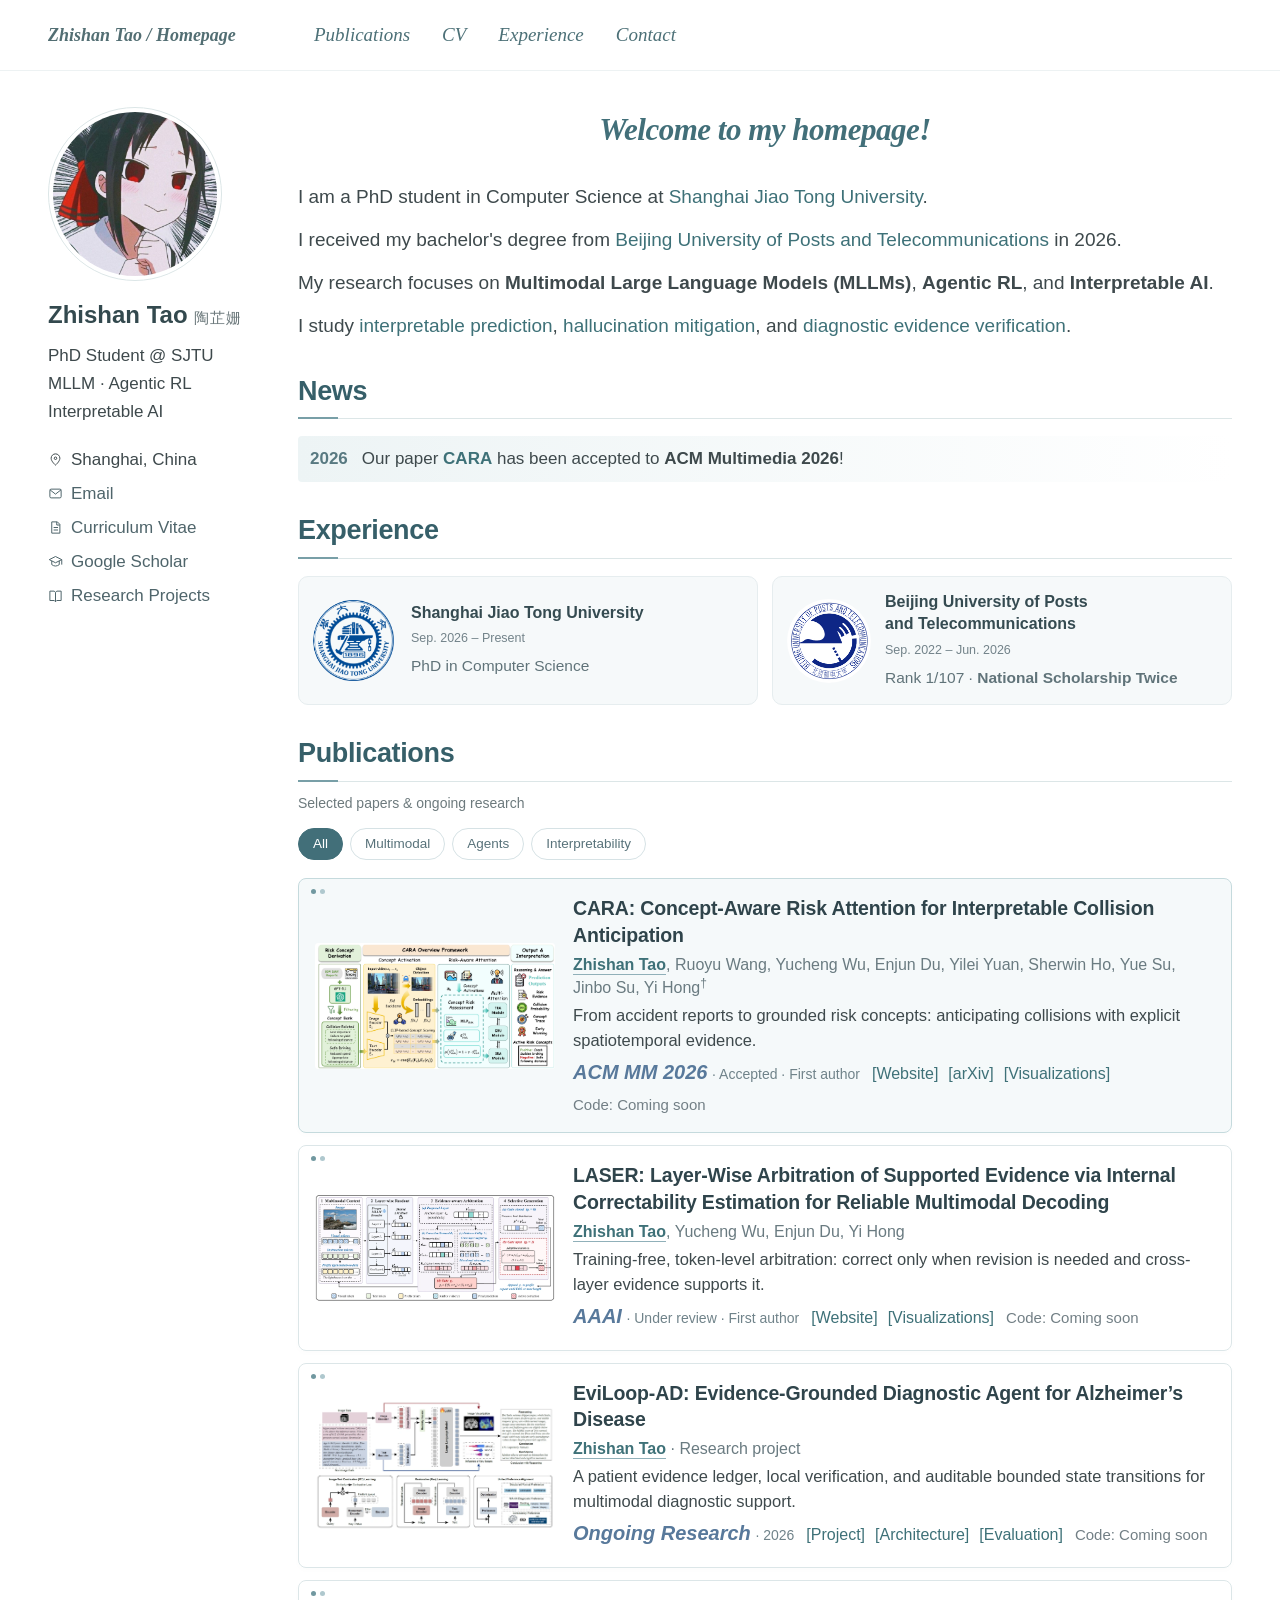
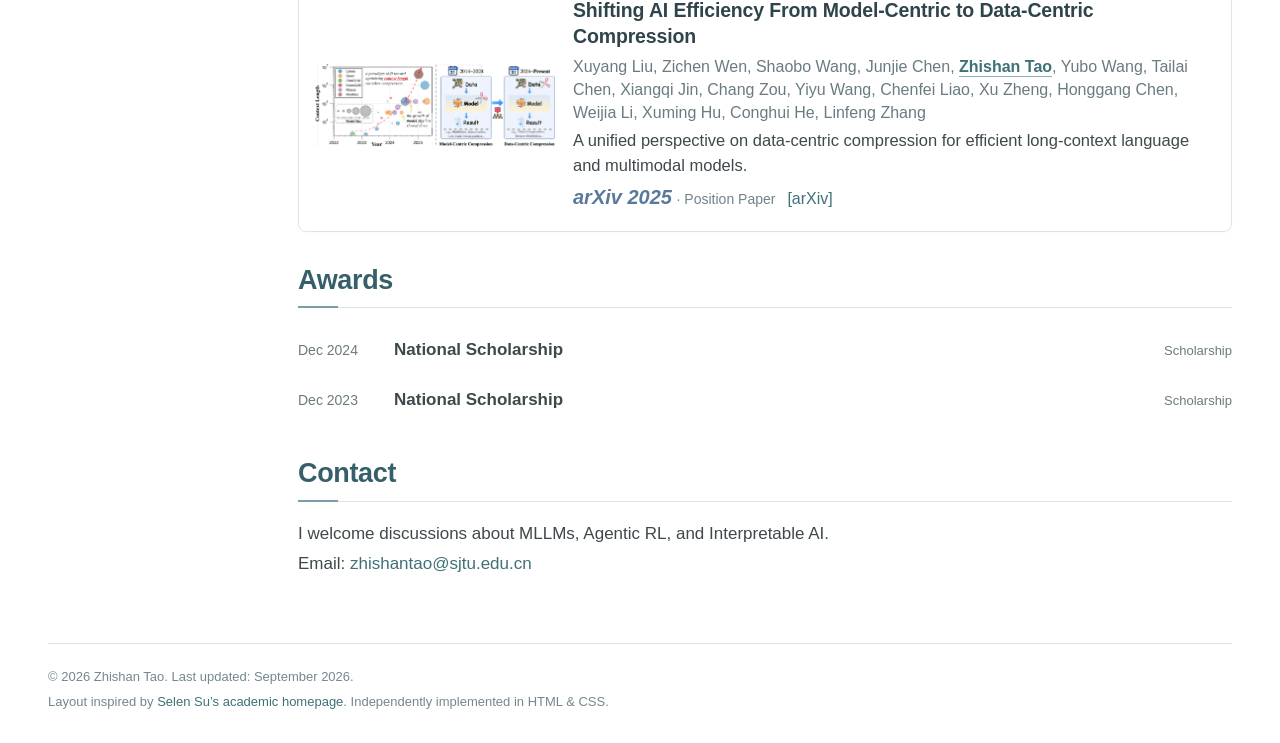
==== commit e653b5b6: "Keep rank and scholarship on one line" ====
--- a/index.html
+++ b/index.html
@@ -35,7 +35,7 @@
       <h2 id="education-title">Experience</h2>
       <div class="education-grid">
         <article class="education-card"><img class="school-logo" src="assets/sjtu-logo.png?v=blue-round" alt="Shanghai Jiao Tong University emblem" width="58" height="58"><div><h3>Shanghai Jiao Tong University</h3><p class="date">Sep. 2026 – Present</p><p>PhD in Computer Science</p></div></article>
-        <article class="education-card"><img class="school-logo" src="assets/bupt-logo.png" alt="Beijing University of Posts and Telecommunications emblem" width="58" height="58"><div><h3>Beijing University of Posts<br>and Telecommunications</h3><p class="date">Sep. 2022 – Jun. 2026</p><p>Rank 1/107</p><p><strong>National Scholarship Twice</strong></p></div></article>
+        <article class="education-card"><img class="school-logo" src="assets/bupt-logo.png" alt="Beijing University of Posts and Telecommunications emblem" width="58" height="58"><div><h3>Beijing University of Posts<br>and Telecommunications</h3><p class="date">Sep. 2022 – Jun. 2026</p><p>Rank 1/107 · <strong>National Scholarship Twice</strong></p></div></article>
       </div>
     </section>
     <section id="research" class="section" aria-labelledby="research-title">
--- a/styles.css
+++ b/styles.css
@@ -19,11 +19,11 @@
 .skip-link { position: fixed; top: -70px; left: 20px; z-index: 10; padding: 8px 15px; background: #fff; }
 .skip-link:focus { top: 8px; }
 .masthead { position: sticky; top: 0; background: #fff; z-index: 5; border-bottom: 1px solid #edf2f3; }
-.nav-inner { max-width: min(1920px, calc(100% - 64px)); margin: auto; min-height: 70px; display: flex; align-items: center; gap: 30px; }
+.nav-inner { max-width: min(1480px, calc(100% - 96px)); margin: auto; min-height: 70px; display: flex; align-items: center; gap: 30px; }
 .brand { width: 236px; flex-shrink: 0; font: italic 700 18px/1.5 var(--hand); color: #526e73; white-space: nowrap; }
 .navigation { display: flex; gap: 32px; align-items: center; flex-wrap: wrap; }
 .navigation a { font: italic 19px/1.5 var(--hand); color: #4c7077; }
-.layout { max-width: min(1920px, calc(100% - 64px)); margin: 36px auto 0; display: grid; grid-template-columns: 210px minmax(0, 1fr); gap: 40px; }
+.layout { max-width: min(1480px, calc(100% - 96px)); margin: 36px auto 0; display: grid; grid-template-columns: 210px minmax(0, 1fr); gap: 40px; }
 .content { min-width: 0; }
 .author { position: sticky; top: 104px; align-self: start; }
 .portrait { width: 174px; height: 174px; object-fit: cover; object-position: center 28%; border-radius: 50%; padding: 4px; border: 1px solid var(--line); }
@@ -86,7 +86,7 @@
 .awards-list time { min-width: 78px; color: var(--muted); font-size: 14px; font-variant-numeric: tabular-nums; }
 .awards-list strong { color: var(--ink); font-weight: 650; }
 .award-category { margin-left: auto; color: var(--muted); font-size: 13px; }
-.footer { max-width: min(1920px, calc(100% - 64px)); margin: 46px auto 0; border-top: 1px solid var(--line); padding: 20px 0 28px; font-size: 13px; color: #76878e; }
+.footer { max-width: min(1480px, calc(100% - 96px)); margin: 46px auto 0; border-top: 1px solid var(--line); padding: 20px 0 28px; font-size: 13px; color: #76878e; }
 .footer p { margin: 2px 0; }
 
 /* Research pages: preserve figure viewing and audit details. */
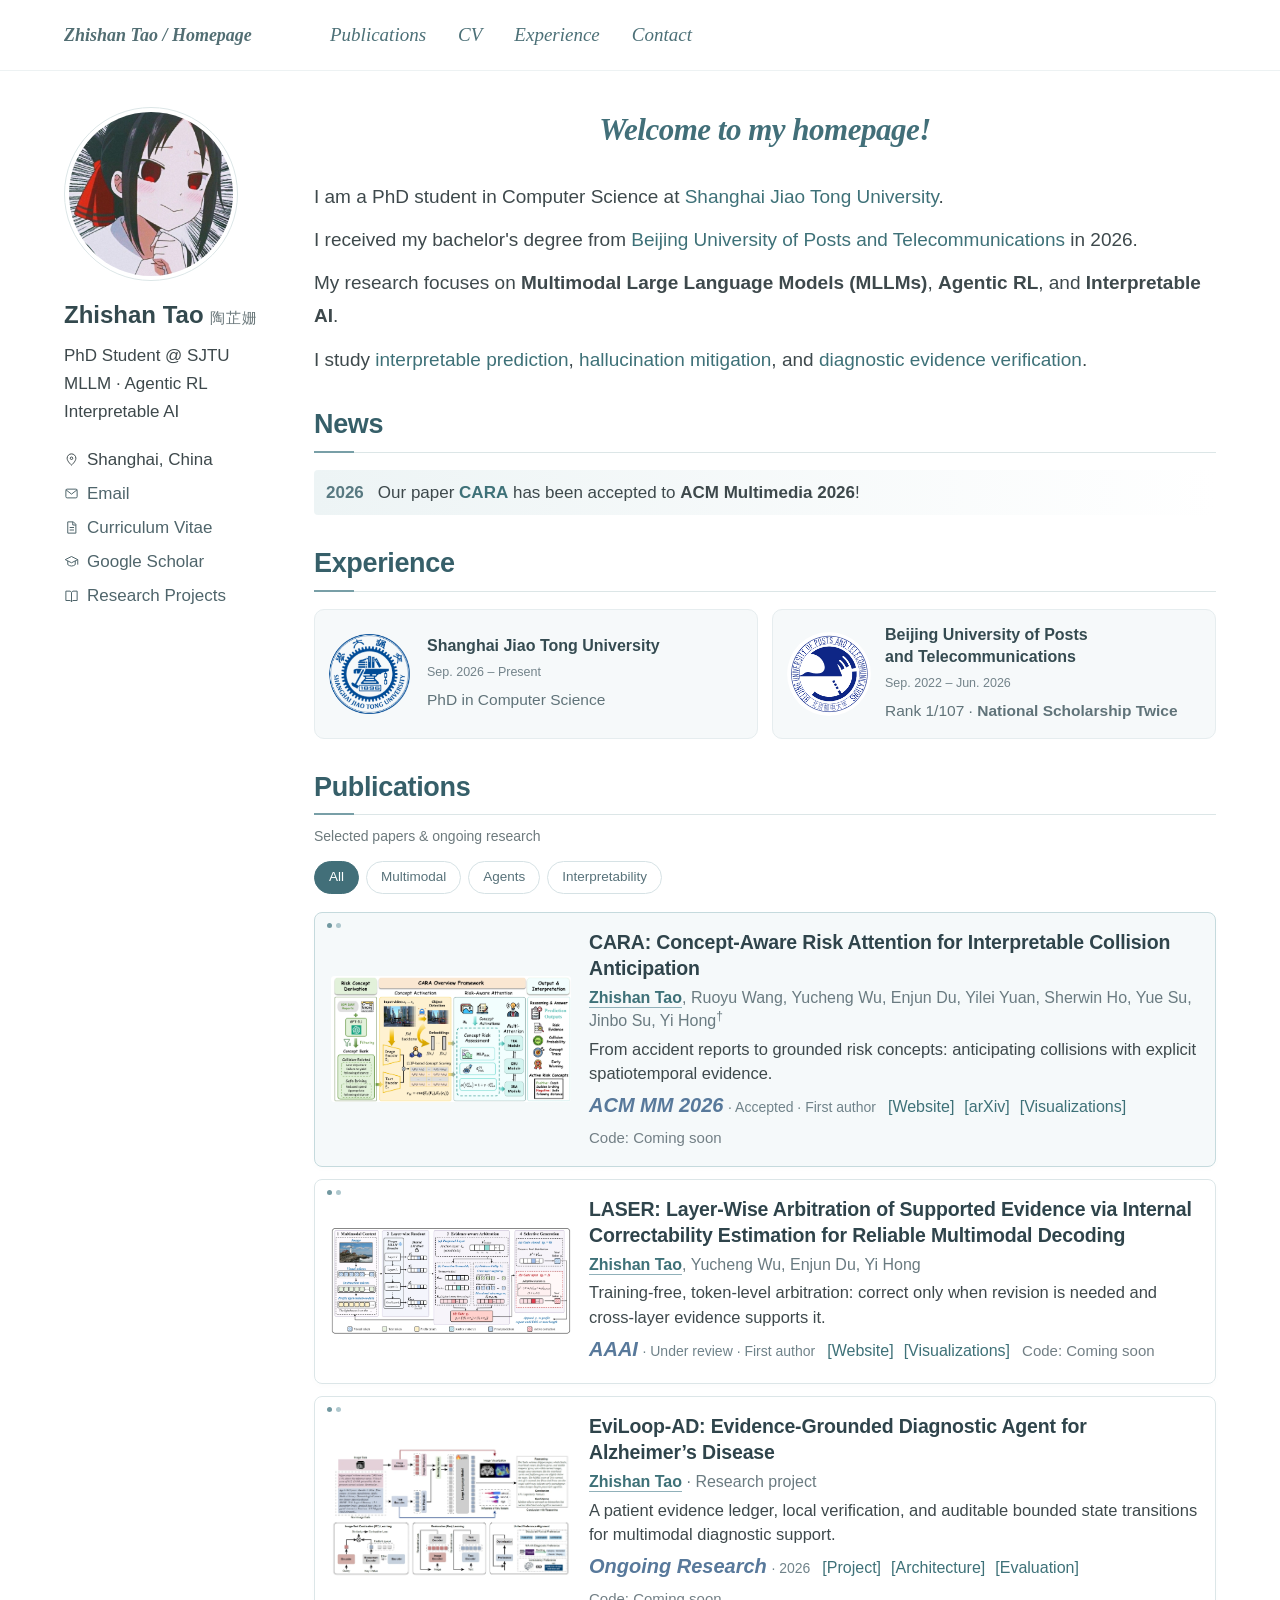
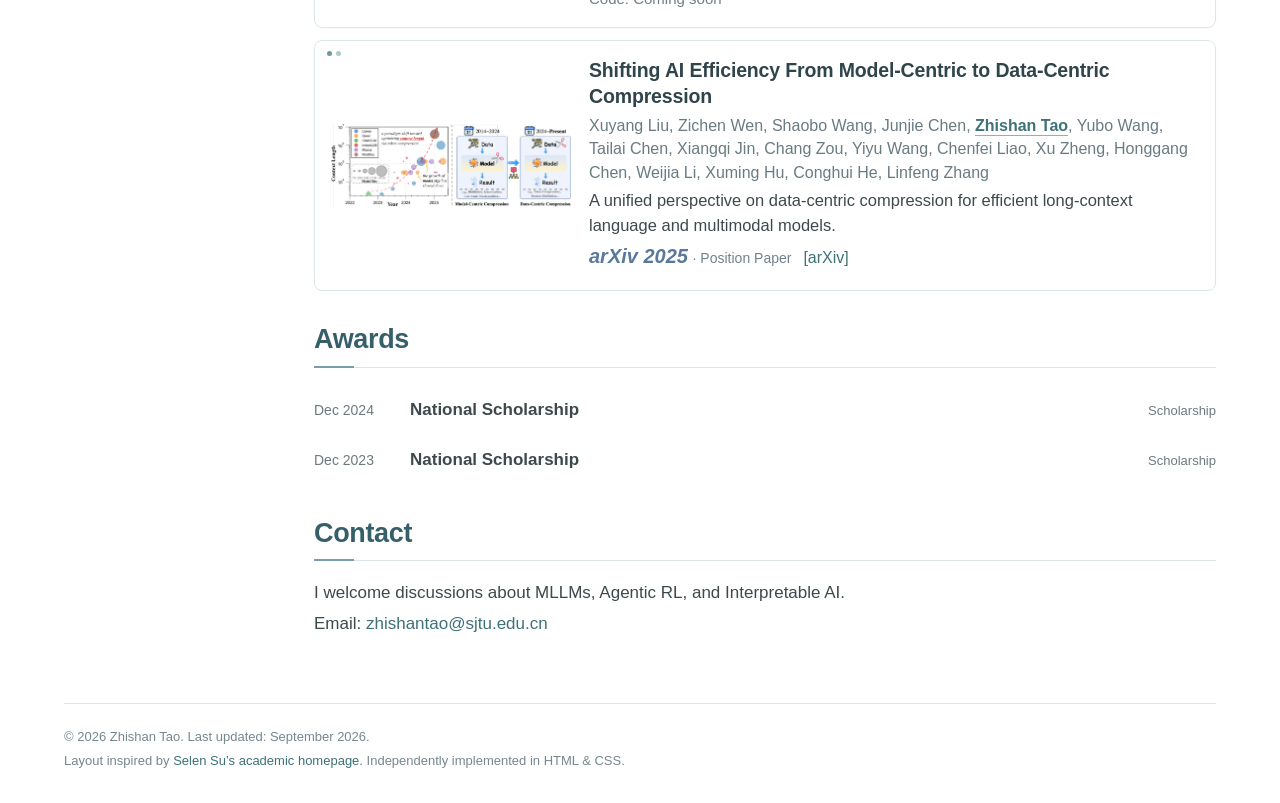
==== commit b230d2e3: "Narrow homepage content and strengthen side margins" ====
--- a/index.html
+++ b/index.html
@@ -4,7 +4,7 @@
   <meta charset="utf-8"><meta name="viewport" content="width=device-width, initial-scale=1">
   <meta name="description" content="Zhishan Tao — PhD student at Shanghai Jiao Tong University. Research in multimodal large language models, agentic reinforcement learning, and interpretable AI.">
   <title>Zhishan Tao / Homepage</title>
-  <link rel="icon" href="assets/favicon.svg" type="image/svg+xml"><link rel="stylesheet" href="styles.css"><script src="site.js" defer></script>
+  <link rel="icon" href="assets/favicon.svg" type="image/svg+xml"><link rel="stylesheet" href="styles.css?v=20260922-3"><script src="site.js" defer></script>
 </head>
 <body>
 <a class="skip-link" href="#main">Skip to content</a>
--- a/styles.css
+++ b/styles.css
@@ -19,11 +19,11 @@
 .skip-link { position: fixed; top: -70px; left: 20px; z-index: 10; padding: 8px 15px; background: #fff; }
 .skip-link:focus { top: 8px; }
 .masthead { position: sticky; top: 0; background: #fff; z-index: 5; border-bottom: 1px solid #edf2f3; }
-.nav-inner { max-width: min(1480px, calc(100% - 96px)); margin: auto; min-height: 70px; display: flex; align-items: center; gap: 30px; }
+.nav-inner { max-width: min(1320px, calc(100% - 128px)); margin: auto; min-height: 70px; display: flex; align-items: center; gap: 30px; }
 .brand { width: 236px; flex-shrink: 0; font: italic 700 18px/1.5 var(--hand); color: #526e73; white-space: nowrap; }
 .navigation { display: flex; gap: 32px; align-items: center; flex-wrap: wrap; }
 .navigation a { font: italic 19px/1.5 var(--hand); color: #4c7077; }
-.layout { max-width: min(1480px, calc(100% - 96px)); margin: 36px auto 0; display: grid; grid-template-columns: 210px minmax(0, 1fr); gap: 40px; }
+.layout { max-width: min(1320px, calc(100% - 128px)); margin: 36px auto 0; display: grid; grid-template-columns: 210px minmax(0, 1fr); gap: 40px; }
 .content { min-width: 0; }
 .author { position: sticky; top: 104px; align-self: start; }
 .portrait { width: 174px; height: 174px; object-fit: cover; object-position: center 28%; border-radius: 50%; padding: 4px; border: 1px solid var(--line); }
@@ -86,7 +86,7 @@
 .awards-list time { min-width: 78px; color: var(--muted); font-size: 14px; font-variant-numeric: tabular-nums; }
 .awards-list strong { color: var(--ink); font-weight: 650; }
 .award-category { margin-left: auto; color: var(--muted); font-size: 13px; }
-.footer { max-width: min(1480px, calc(100% - 96px)); margin: 46px auto 0; border-top: 1px solid var(--line); padding: 20px 0 28px; font-size: 13px; color: #76878e; }
+.footer { max-width: min(1320px, calc(100% - 128px)); margin: 46px auto 0; border-top: 1px solid var(--line); padding: 20px 0 28px; font-size: 13px; color: #76878e; }
 .footer p { margin: 2px 0; }
 
 /* Research pages: preserve figure viewing and audit details. */
@@ -205,6 +205,7 @@
   .resume-sheet { width: calc(100% - 36px); padding: 35px 32px; min-height: 0; }
 }
 @media (max-width: 600px) {
+  .nav-inner, .layout, .footer { max-width: none; }
   .nav-inner { margin: 0 20px; display: block; padding: 12px 0; }
   .brand { display: block; margin-bottom: 7px; font-size: 18px; }
   .navigation { gap: 22px; }
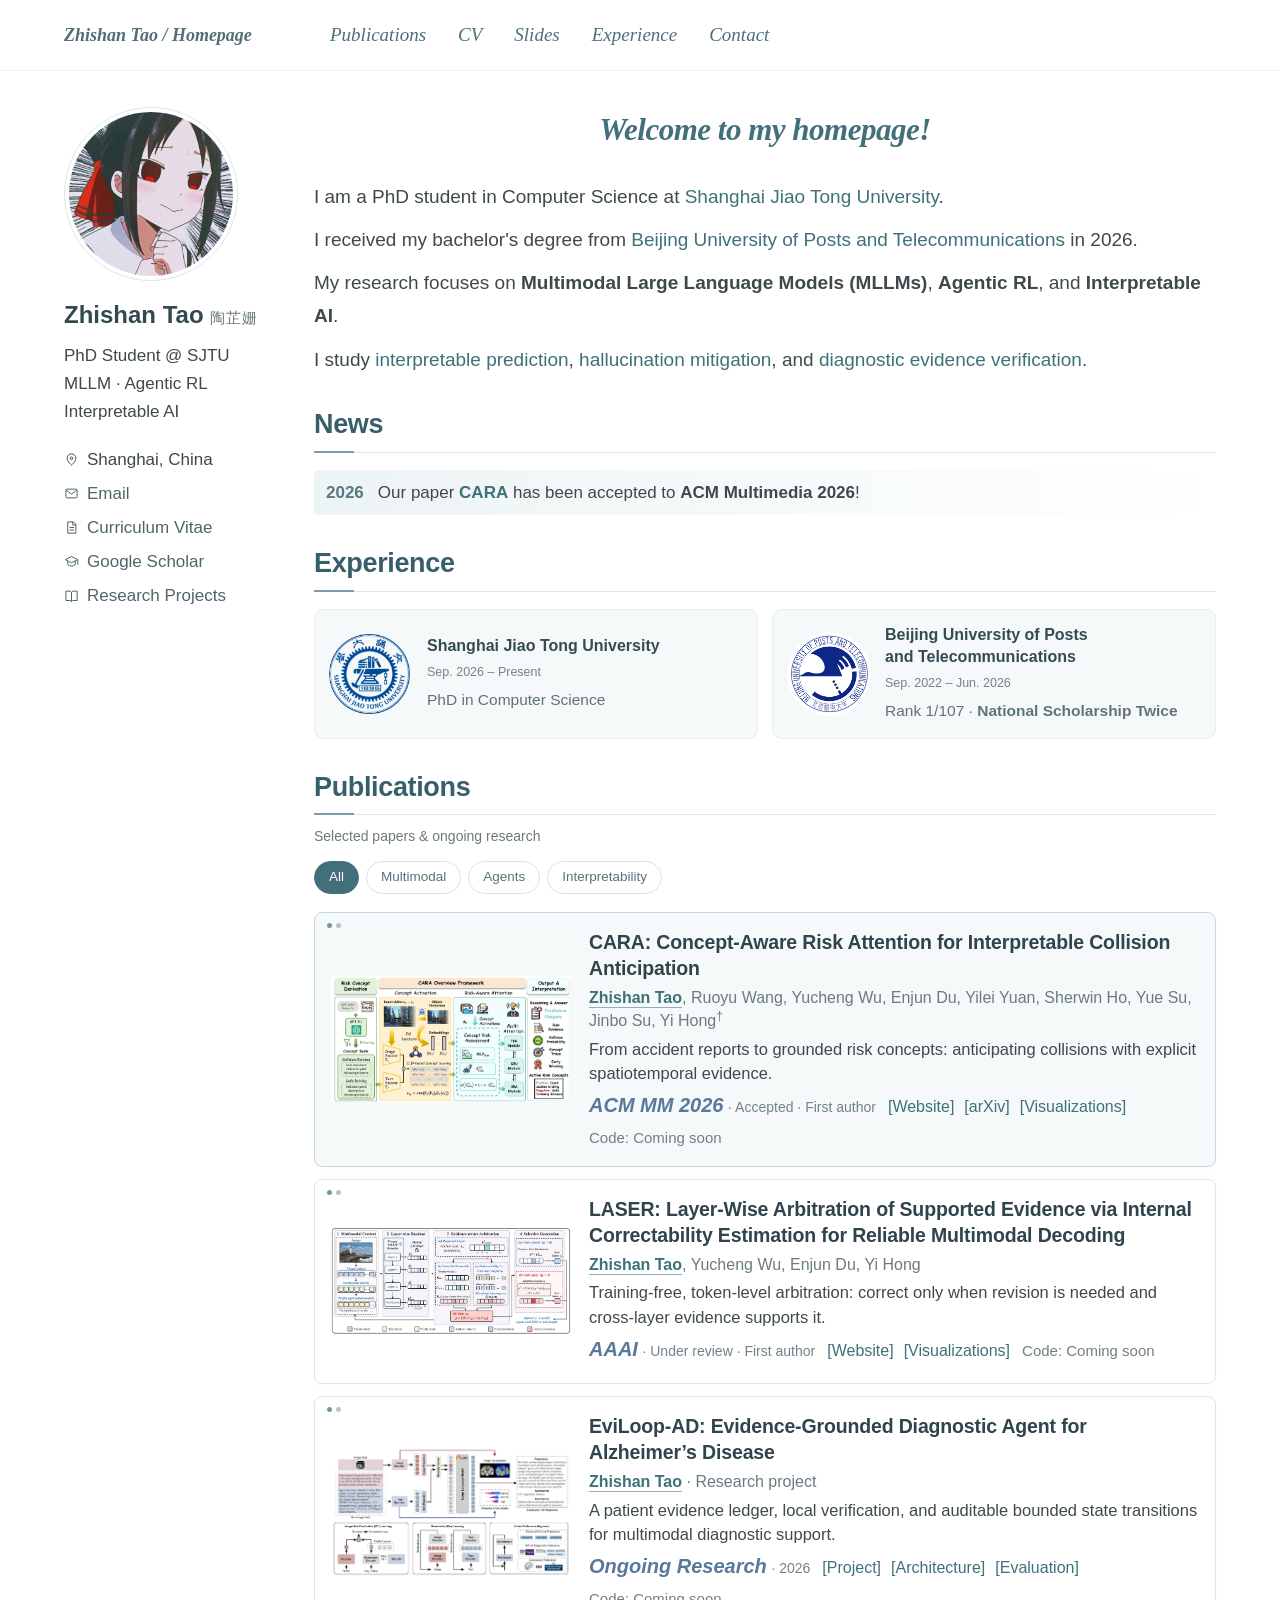
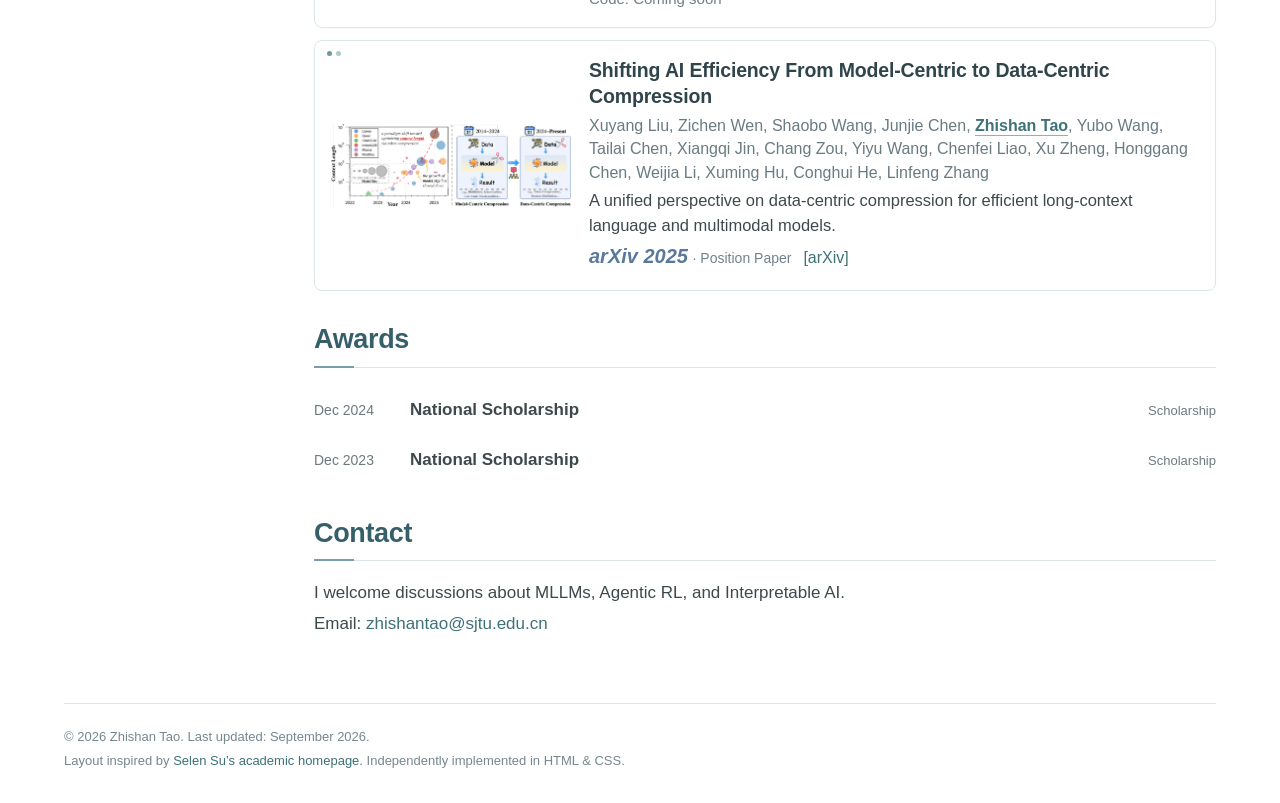
==== commit ae89f59e: "Add research slides with reference typography, motion and portrait" ====
--- a/index.html
+++ b/index.html
@@ -8,7 +8,7 @@
 </head>
 <body>
 <a class="skip-link" href="#main">Skip to content</a>
-<header class="masthead"><div class="nav-inner"><a class="brand" href="index.html">Zhishan Tao / Homepage</a><nav class="navigation" aria-label="Main navigation"><a href="#research">Publications</a><a href="cv.html">CV</a><a href="#education">Experience</a><a href="#contact">Contact</a></nav></div></header>
+<header class="masthead"><div class="nav-inner"><a class="brand" href="index.html">Zhishan Tao / Homepage</a><nav class="navigation" aria-label="Main navigation"><a href="#research">Publications</a><a href="cv.html">CV</a><a href="slides.html">Slides</a><a href="#education">Experience</a><a href="#contact">Contact</a></nav></div></header>
 <div class="layout">
   <aside class="author" aria-label="About the author">
     <img class="portrait" src="assets/portrait.jpg?v=huiye" alt="Zhishan Tao's illustrated avatar" width="174" height="174">
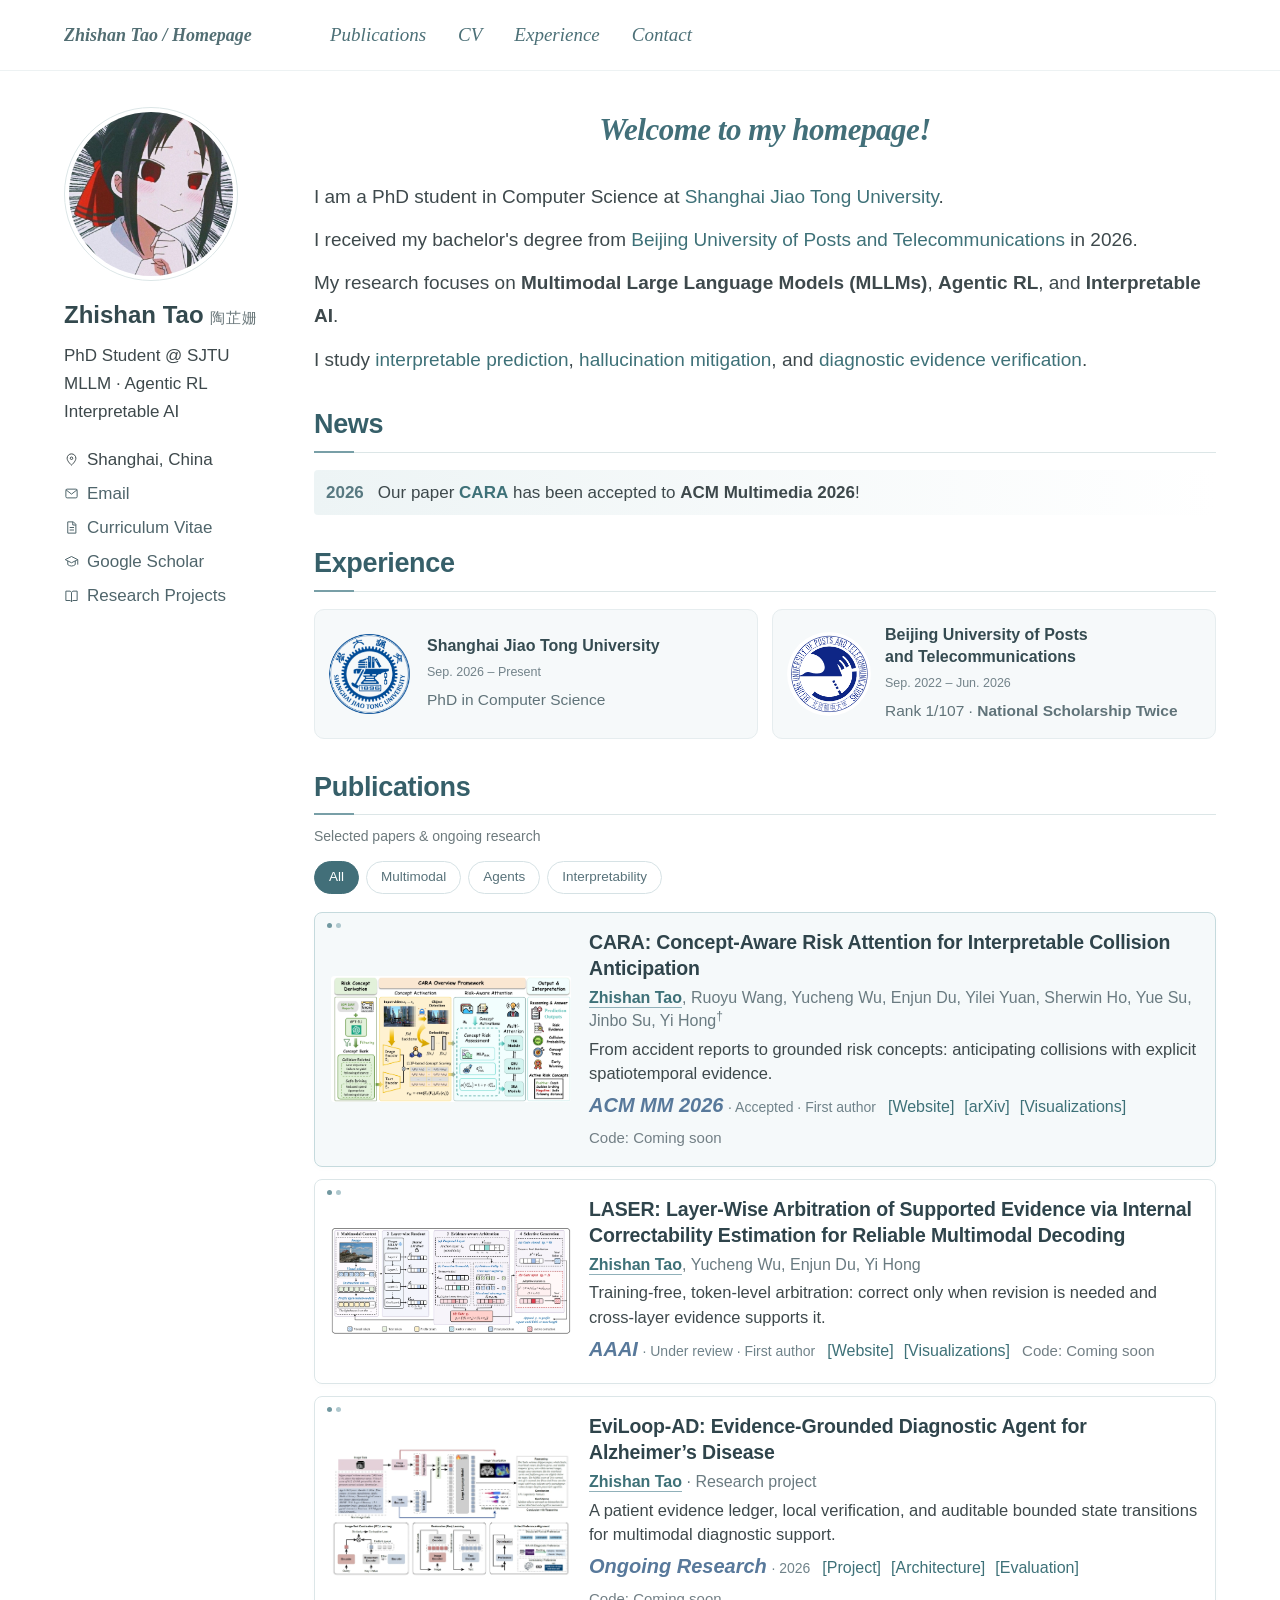
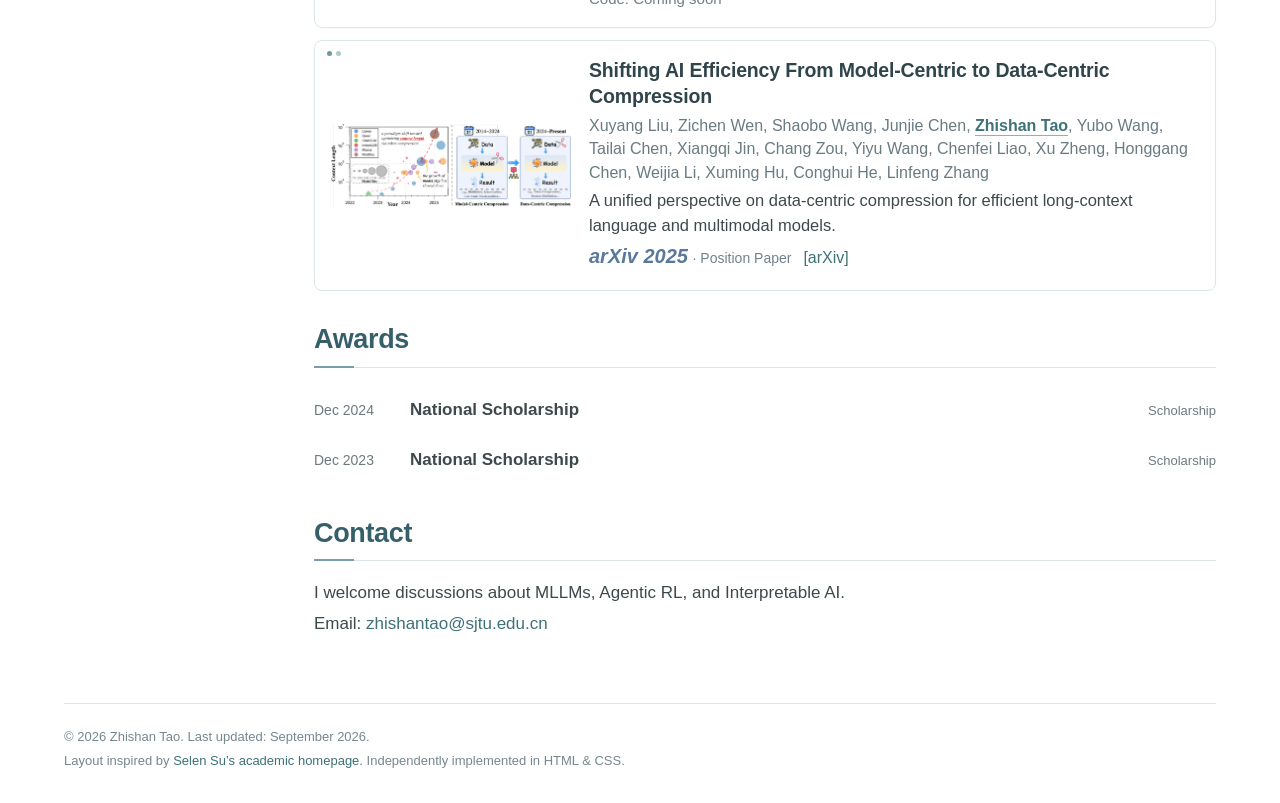
==== commit 2fbfd120: "Raise LASER notes and hide slides navigation" ====
--- a/index.html
+++ b/index.html
@@ -8,7 +8,7 @@
 </head>
 <body>
 <a class="skip-link" href="#main">Skip to content</a>
-<header class="masthead"><div class="nav-inner"><a class="brand" href="index.html">Zhishan Tao / Homepage</a><nav class="navigation" aria-label="Main navigation"><a href="#research">Publications</a><a href="cv.html">CV</a><a href="slides.html">Slides</a><a href="#education">Experience</a><a href="#contact">Contact</a></nav></div></header>
+<header class="masthead"><div class="nav-inner"><a class="brand" href="index.html">Zhishan Tao / Homepage</a><nav class="navigation" aria-label="Main navigation"><a href="#research">Publications</a><a href="cv.html">CV</a><a href="#education">Experience</a><a href="#contact">Contact</a></nav></div></header>
 <div class="layout">
   <aside class="author" aria-label="About the author">
     <img class="portrait" src="assets/portrait.jpg?v=huiye" alt="Zhishan Tao's illustrated avatar" width="174" height="174">
